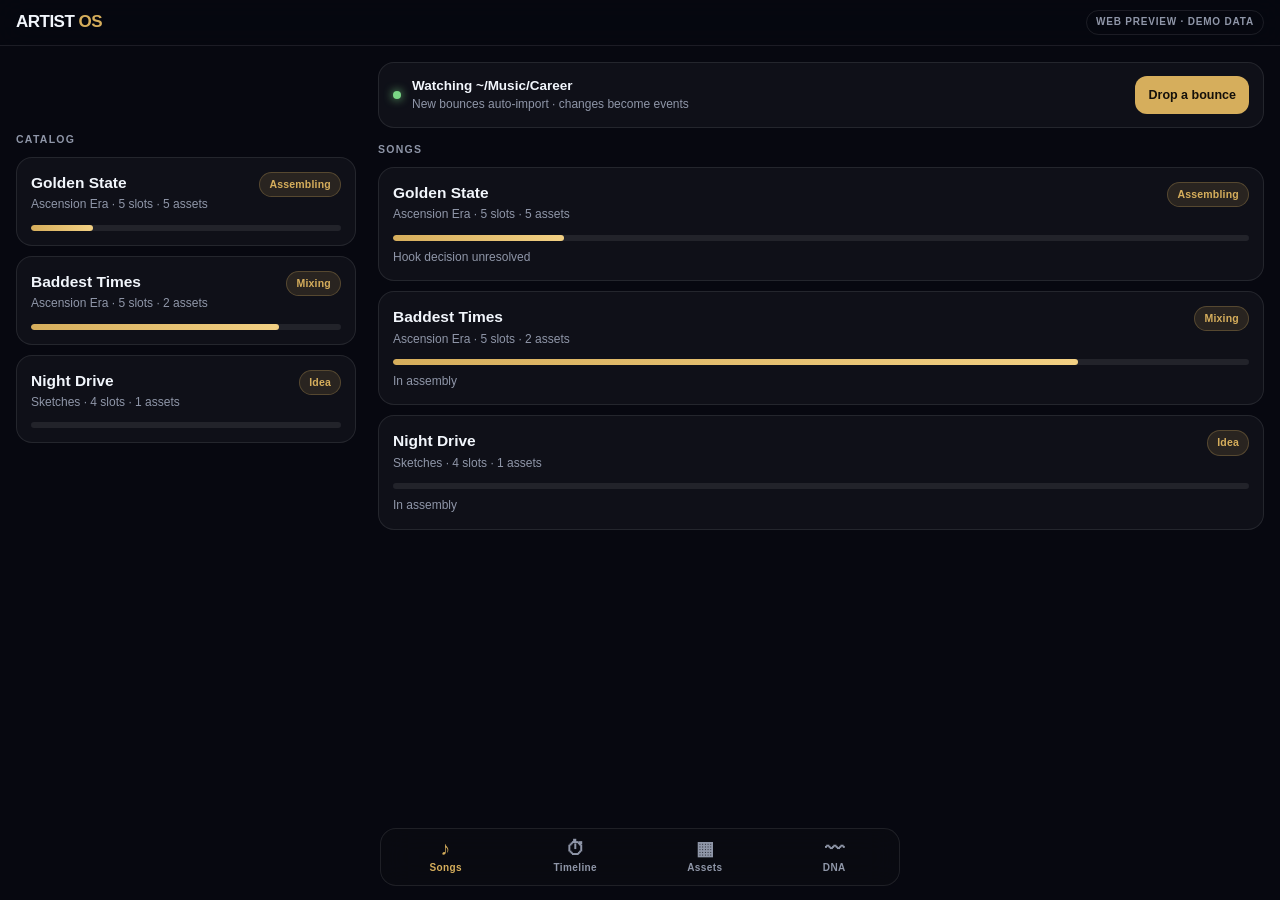
==== docs/index.html @ c8c8e61a "Add web preview (docs/): mobile-first interactive demo of the full product Single-file app on demo d" ====
<!DOCTYPE html>
<html lang="en">
<head>
<meta charset="UTF-8">
<meta name="viewport" content="width=device-width, initial-scale=1, viewport-fit=cover">
<meta name="theme-color" content="#070810">
<title>Artist OS — Web Preview</title>
<style>
:root{
  --bg:#070810; --panel:#11121A; --raised:#171A22; --line:rgba(255,255,255,.09);
  --text:#F2F6FC; --muted:#8F96A8; --gold:#D6AE5C; --gold-bright:#F2D083;
  --green:#7AD685; --blue:#80A6FF; --red:#E8788A;
  --r:16px; --tabbar-h:58px;
  --sat:env(safe-area-inset-top,0px); --sab:env(safe-area-inset-bottom,0px);
}
*{box-sizing:border-box;margin:0;padding:0;-webkit-tap-highlight-color:transparent}
html,body{height:100%}
body{
  background:var(--bg); color:var(--text);
  font:15px/1.45 -apple-system,BlinkMacSystemFont,"SF Pro Text",Segoe UI,Roboto,sans-serif;
  overscroll-behavior:none;
}
.mono{font-family:ui-monospace,"SF Mono",Menlo,monospace;font-variant-numeric:tabular-nums}
button{font:inherit;color:inherit;background:none;border:0;cursor:pointer}
button:focus-visible,[tabindex]:focus-visible{outline:2px solid var(--gold);outline-offset:2px;border-radius:8px}
::-webkit-scrollbar{display:none}

/* ---------- shell ---------- */
#app{display:flex;flex-direction:column;height:100dvh}
header.top{
  padding:calc(10px + var(--sat)) 16px 10px;
  display:flex;align-items:center;gap:10px;
  border-bottom:1px solid var(--line);
  background:rgba(7,8,16,.85);backdrop-filter:blur(14px);-webkit-backdrop-filter:blur(14px);
  position:sticky;top:0;z-index:20;
}
.brand{font-weight:900;letter-spacing:-.03em;font-size:17px}
.brand .os{color:var(--gold)}
.env-pill{
  margin-left:auto;font-size:10px;font-weight:800;letter-spacing:.08em;text-transform:uppercase;
  color:var(--muted);border:1px solid var(--line);border-radius:999px;padding:4px 9px;white-space:nowrap
}
#back{display:none;font-size:15px;font-weight:700;color:var(--gold);padding:4px 6px 4px 0}
#back.show{display:block}

main{flex:1;overflow-y:auto;-webkit-overflow-scrolling:touch;padding:16px 16px calc(24px + var(--tabbar-h) + var(--sab))}
main.has-np{padding-bottom:calc(24px + var(--tabbar-h) + 62px + var(--sab))}

/* ---------- shared components ---------- */
.eyebrow{font-size:10.5px;font-weight:900;letter-spacing:.12em;text-transform:uppercase;color:var(--muted);margin-bottom:10px}
.panel{background:rgba(17,18,26,.86);border:1px solid var(--line);border-radius:var(--r)}
.card{display:block;width:100%;text-align:left;padding:14px;margin-bottom:10px;transition:border-color .15s,background .15s}
@media(hover:hover){.card:hover{background:var(--raised);border-color:rgba(255,255,255,.18)}}
.card:active{background:var(--raised)}
.badge{
  display:inline-flex;align-items:center;font-size:10.5px;font-weight:800;letter-spacing:.02em;
  padding:4px 9px;border-radius:999px;white-space:nowrap;
  color:var(--tint,var(--gold));background:color-mix(in srgb,var(--tint,var(--gold)) 13%,transparent);
  border:1px solid color-mix(in srgb,var(--tint,var(--gold)) 26%,transparent)
}
.bar{height:6px;border-radius:99px;background:rgba(255,255,255,.08);overflow:hidden}
.bar>i{display:block;height:100%;border-radius:99px;background:linear-gradient(90deg,var(--gold),var(--gold-bright));transition:width .4s cubic-bezier(.3,1.3,.4,1)}
.row-title{font-weight:800;font-size:15.5px}
.sub{font-size:12px;color:var(--muted)}
.btn{
  display:inline-flex;align-items:center;justify-content:center;gap:7px;
  font-weight:800;font-size:13.5px;border-radius:12px;padding:11px 16px;min-height:44px;
  border:1px solid var(--line);background:var(--raised);transition:transform .08s
}
.btn:active{transform:scale(.97)}
.btn.gold{background:var(--gold);color:#14100a;border-color:transparent}
.btn.blue{background:var(--blue);color:#0a1020;border-color:transparent}
.btn.ghost{background:transparent}
.btn.danger{color:var(--red)}
.play{
  width:40px;height:40px;min-width:40px;border-radius:50%;display:flex;align-items:center;justify-content:center;
  background:color-mix(in srgb,var(--gold) 14%,transparent);color:var(--gold);font-size:15px
}
.play.off{color:var(--muted);background:rgba(255,255,255,.05)}
canvas.wave{width:100%;height:34px;display:block;border-radius:6px}

/* ---------- songs ---------- */
.watch-card{padding:13px 14px;margin-bottom:14px;display:flex;align-items:center;gap:11px}
.watch-dot{width:8px;height:8px;border-radius:50%;background:var(--green);box-shadow:0 0 10px var(--green);animation:pulse 2.2s infinite}
@keyframes pulse{0%,100%{opacity:1}50%{opacity:.45}}
.watch-card .grow{flex:1;min-width:0}
.watch-card .btn{min-height:38px;padding:8px 12px;font-size:12.5px}

/* ---------- song workspace ---------- */
.song-hero{margin:4px 0 16px}
.song-hero h1{font-size:34px;font-weight:900;letter-spacing:-.045em;line-height:1.05}
.hero-row{display:flex;align-items:flex-start;gap:14px}
.hero-row .grow{flex:1;min-width:0}
.ring{width:62px;height:62px;position:relative}
.ring svg{transform:rotate(-90deg)}
.ring b{position:absolute;inset:0;display:flex;align-items:center;justify-content:center;font-size:13px;font-weight:900}
.segs{display:flex;gap:4px;background:var(--panel);border:1px solid var(--line);border-radius:12px;padding:4px;margin:14px 0 16px;width:max-content}
.segs button{padding:8px 16px;border-radius:9px;font-weight:800;font-size:13px;color:var(--muted);min-height:38px}
.segs button.on{background:var(--raised);color:var(--text);box-shadow:0 1px 0 rgba(255,255,255,.06) inset}
.slot{padding:13px;margin-bottom:10px;display:flex;gap:12px;align-items:center}
.slot .idx{
  width:38px;height:38px;min-width:38px;border-radius:11px;background:rgba(255,255,255,.045);
  display:flex;align-items:center;justify-content:center;font-size:12px;font-weight:900;color:var(--muted)
}
.slot .meta{flex:1;min-width:0}
.slot .meta .nm{font-weight:900;font-size:14.5px}
.slot .meta .asset{font-size:12.5px;color:var(--muted);white-space:nowrap;overflow:hidden;text-overflow:ellipsis;margin-top:2px}
.slot .right{display:flex;flex-direction:column;align-items:flex-end;gap:7px}
.slot .conf{width:64px}
.slot.decide{border-color:color-mix(in srgb,var(--gold) 40%,transparent)}
.add-slot{width:100%;justify-content:center;margin-top:2px;color:var(--muted)}

/* ---------- events ---------- */
.evt{padding:13px;margin-bottom:9px;display:flex;gap:12px;animation:slidein .35s cubic-bezier(.2,1,.3,1)}
@keyframes slidein{from{opacity:0;transform:translateY(-7px)}to{opacity:1;transform:none}}
.evt .when{min-width:56px;font-size:11px;font-weight:800;color:var(--muted);padding-top:2px}
.evt .body{flex:1;min-width:0}
.evt .ops{font-weight:900;font-size:13.5px}
.evt .ops .op{color:var(--gold)}
.evt .sum{font-size:12.5px;color:var(--muted);margin-top:3px}
.evt .who{font-size:10px;font-weight:800;letter-spacing:.06em;text-transform:uppercase;color:var(--muted);align-self:flex-start;padding-top:3px}
.evt .who.obs{color:var(--green)}

/* ---------- assets grid ---------- */
.asset-card{padding:13px;margin-bottom:10px}
.asset-card .hd{display:flex;align-items:center;gap:10px;margin-bottom:9px}
.asset-card .hd .grow{flex:1;min-width:0}
.asset-card .file{font-size:11.5px;color:var(--muted);white-space:nowrap;overflow:hidden;text-overflow:ellipsis;margin-top:8px}
.tagrow{display:flex;gap:6px;margin-top:9px;flex-wrap:wrap}
.eq{display:inline-flex;gap:2px;align-items:flex-end;height:12px;margin-left:6px}
.eq i{width:3px;background:var(--gold);border-radius:2px;animation:eq .7s infinite ease-in-out}
.eq i:nth-child(2){animation-delay:.2s}.eq i:nth-child(3){animation-delay:.4s}
@keyframes eq{0%,100%{height:4px}50%{height:12px}}

/* ---------- now playing ---------- */
#np{
  position:fixed;left:0;right:0;bottom:calc(var(--tabbar-h) + var(--sab));z-index:30;
  display:none;align-items:center;gap:11px;padding:10px 14px;
  background:rgba(13,14,22,.92);backdrop-filter:blur(16px);-webkit-backdrop-filter:blur(16px);
  border-top:1px solid var(--line)
}
#np.show{display:flex}
#np .ttl{font-weight:800;font-size:13px;white-space:nowrap;overflow:hidden;text-overflow:ellipsis}
#np .ssub{font-size:11px;color:var(--muted);white-space:nowrap;overflow:hidden;text-overflow:ellipsis}
#np .info{width:34%;min-width:0}
#np .track{flex:1;height:22px;display:flex;align-items:center}
#np .track .bar{flex:1}
#np time{font-size:11px;font-weight:700;color:var(--muted);min-width:34px;text-align:center}

/* ---------- tab bar ---------- */
nav#tabs{
  position:fixed;left:0;right:0;bottom:0;z-index:30;height:calc(var(--tabbar-h) + var(--sab));
  padding-bottom:var(--sab);display:flex;
  background:rgba(10,11,18,.94);backdrop-filter:blur(16px);-webkit-backdrop-filter:blur(16px);
  border-top:1px solid var(--line)
}
nav#tabs button{flex:1;display:flex;flex-direction:column;align-items:center;justify-content:center;gap:3px;color:var(--muted);font-size:10px;font-weight:800;letter-spacing:.04em}
nav#tabs button .ic{font-size:19px;line-height:1}
nav#tabs button.on{color:var(--gold)}

/* ---------- sheets / modal ---------- */
#scrim{position:fixed;inset:0;background:rgba(0,0,0,.55);z-index:40;opacity:0;pointer-events:none;transition:opacity .2s}
#scrim.show{opacity:1;pointer-events:auto}
#sheet{
  position:fixed;left:0;right:0;bottom:0;z-index:41;max-height:82dvh;overflow-y:auto;
  background:#0E0F17;border:1px solid var(--line);border-bottom:0;border-radius:20px 20px 0 0;
  padding:14px 16px calc(20px + var(--sab));transform:translateY(102%);transition:transform .26s cubic-bezier(.2,1,.3,1)
}
#sheet.show{transform:none}
#sheet .grab{width:38px;height:4px;border-radius:99px;background:rgba(255,255,255,.18);margin:0 auto 14px}
#sheet h3{font-size:17px;font-weight:900;letter-spacing:-.02em;margin-bottom:2px}
#sheet .hint{font-size:12px;color:var(--muted);margin-bottom:14px}
.opt{display:flex;align-items:center;gap:11px;width:100%;text-align:left;padding:13px 12px;border-radius:12px;font-weight:700;font-size:14.5px}
.opt:active{background:var(--raised)}
.opt .r{margin-left:auto;font-size:12px;color:var(--muted)}
.opt .dot{width:9px;height:9px;border-radius:50%;background:var(--tint,var(--muted))}
.field{width:100%;background:var(--panel);border:1px solid var(--line);border-radius:12px;color:var(--text);font:inherit;padding:12px;margin-bottom:10px;min-height:44px}
select.field{appearance:none;-webkit-appearance:none}
.sheet-actions{display:flex;gap:9px;margin-top:8px}
.sheet-actions .btn{flex:1}

/* A/B */
.ab-grid{display:grid;grid-template-columns:1fr 1fr;gap:10px;margin-bottom:14px}
.ab{padding:12px;border-radius:14px;border:1.5px solid var(--line);background:var(--panel)}
.ab.live{border-color:var(--tint)}
.ab .lbl{font-size:19px;font-weight:900;color:var(--tint);margin-bottom:8px}
.ab select{margin-bottom:9px;font-size:12.5px;padding:9px}
.ab .btn{width:100%;margin-top:9px;min-height:40px;font-size:12.5px}
.ab .fn{font-size:10.5px;color:var(--muted);margin-top:7px;white-space:nowrap;overflow:hidden;text-overflow:ellipsis}

#toast{
  position:fixed;left:50%;bottom:calc(var(--tabbar-h) + 76px + var(--sab));transform:translate(-50%,14px);
  z-index:50;background:#1A1D28;border:1px solid var(--line);border-radius:12px;padding:11px 16px;
  font-size:13px;font-weight:700;opacity:0;pointer-events:none;transition:.25s;max-width:88vw;text-align:center
}
#toast.show{opacity:1;transform:translate(-50%,0)}
.empty{padding:44px 20px;text-align:center;color:var(--muted)}
.empty .big{font-size:30px;margin-bottom:10px}
.empty b{display:block;color:var(--text);font-size:15px;margin-bottom:4px}

/* ---------- desktop ---------- */
#desk-list{display:none}
@media(min-width:1024px){
  main{max-width:1280px;margin:0 auto;width:100%;display:grid;grid-template-columns:340px 1fr;gap:22px;align-items:start}
  #desk-list{display:block;position:sticky;top:70px}
  #view{min-width:0}
  #back{display:none!important}
  nav#tabs{left:50%;transform:translateX(-50%);max-width:520px;border:1px solid var(--line);border-radius:16px;bottom:14px;height:var(--tabbar-h);padding-bottom:0}
  #np{left:50%;transform:translateX(-50%);max-width:820px;border:1px solid var(--line);border-radius:14px;bottom:86px}
}
@media(prefers-reduced-motion:reduce){*{animation:none!important;transition:none!important}}
</style>
</head>
<body>
<div id="app">
  <header class="top">
    <button id="back" aria-label="Back">‹ Songs</button>
    <div class="brand">ARTIST<span class="os"> OS</span></div>
    <div class="env-pill">Web preview · demo data</div>
  </header>
  <main id="main">
    <aside id="desk-list"></aside>
    <section id="view"></section>
  </main>

  <div id="np" role="region" aria-label="Now playing">
    <button class="play" id="np-play" aria-label="Play or pause">▶</button>
    <div class="info">
      <div class="ttl" id="np-title"></div>
      <div class="ssub" id="np-sub"></div>
    </div>
    <time class="mono" id="np-cur">0:00</time>
    <div class="track" id="np-track"><div class="bar"><i id="np-fill" style="width:0%"></i></div></div>
    <time class="mono" id="np-dur">0:00</time>
    <button id="np-stop" aria-label="Stop" style="color:var(--muted);font-size:17px">✕</button>
  </div>

  <nav id="tabs">
    <button data-tab="songs" class="on"><span class="ic">♪</span>Songs</button>
    <button data-tab="timeline"><span class="ic">⏱</span>Timeline</button>
    <button data-tab="assets"><span class="ic">▦</span>Assets</button>
    <button data-tab="dna"><span class="ic">〰</span>DNA</button>
  </nav>

  <div id="scrim"></div>
  <div id="sheet" role="dialog" aria-modal="true"></div>
  <div id="toast"></div>
</div>

<script>
"use strict";
/* ================= demo catalog (sanitized) ================= */
const uid = () => Math.random().toString(36).slice(2, 10);
const now = Date.now(), MIN = 6e4, HR = 36e5, DAY = 864e5;

const ROLES = { beat:"Beat", leadVocal:"Lead Vocal", hook:"Hook", bridge:"Bridge", fullMix:"Full Mix", reference:"Reference" };
const STATES = {
  locked:{ label:"Locked", tint:"var(--green)" },
  candidate:{ label:"Candidate", tint:"var(--gold)" },
  needsDecision:{ label:"Needs Decision", tint:"var(--gold)" },
  experiment:{ label:"Experiment", tint:"var(--blue)" },
  open:{ label:"Open", tint:"var(--muted)" }
};
const OPS = ["Imported","Source Selected","Candidate Added","Approved","Needs Decision","Recording Updated","Structure Updated","Archived"];
const TARGETS = ["Song","Intro","Verse","Hook","Bridge","Beat","Lead Vocal","Mix"];

function mkAsset(songId, title, file, role, dur, ageHr){
  return { id:uid(), songId, title, file, role, dur, created: now - ageHr*HR };
}
function mkSong(title, era, status){
  return { id:uid(), title, era, status, sections:[] };
}
function sec(name, role, assetId, state, conf, note=""){
  return { id:uid(), name, role, assetId, state, conf, note };
}

const S1 = mkSong("Golden State","Ascension Era","Assembling");
const S2 = mkSong("Baddest Times","Ascension Era","Mixing");
const S3 = mkSong("Night Drive","Sketches","Idea");

const A = [
  mkAsset(S1.id,"Beat is M9","beat is m9.m4a","beat",199,220),
  mkAsset(S1.id,"Soda7draft","soda7draft.m4a","leadVocal",252,190),
  mkAsset(S1.id,"Hook Take 2","golden hook take2.m4a","hook",41,52),
  mkAsset(S1.id,"Hook Late Night","hook latenite bounce.m4a","hook",44,9),
  mkAsset(S1.id,"Candid Camera","candidcamera(apple master)_1.m4a","bridge",258,300),
  mkAsset(S2.id,"Baddest Full v7","baddest times(7) mixdown.wav","fullMix",210,30),
  mkAsset(S2.id,"Baddest Vox Comp","baddest vox comp.wav","leadVocal",205,76),
  mkAsset(S3.id,"Night Drive Idea","voice memo 0412.m4a","reference",63,5)
];
const byId = id => A.find(a => a.id === id);

S1.sections = [
  sec("Intro","Atmosphere",A[0].id,"locked",.94),
  sec("Verse 1","Lead vocal",A[1].id,"candidate",.62,"Second take has better pocket on bar 9."),
  sec("Hook","Melody",A[2].id,"needsDecision",.5,"Take 2 vs late-night bounce — energy vs intimacy."),
  sec("Bridge","Alt pocket",A[4].id,"experiment",.4),
  sec("Outro","Space",null,"open",0)
];
S2.sections = [
  sec("Intro","Atmosphere",A[5].id,"locked",.9),
  sec("Verse 1","Lead vocal",A[6].id,"locked",.92),
  sec("Hook","Melody",A[5].id,"locked",.95),
  sec("Bridge","Alt pocket",A[5].id,"candidate",.55),
  sec("Outro","Space",A[5].id,"locked",.9)
];
S3.sections = [
  sec("Intro","Atmosphere",null,"open",0),
  sec("Verse 1","Lead vocal",A[7].id,"experiment",.3,"Melody sketch only."),
  sec("Hook","Melody",null,"open",0),
  sec("Outro","Space",null,"open",0)
];

const state = {
  songs:[S1,S2,S3], assets:A, events:[],
  tab:"songs", songId:null, songTab:"master", npAsset:null
};

function evt(songId, target, op, summary, ageMs, observed=false){
  state.events.unshift({ id:uid(), songId, target, op, summary, t: now - ageMs, observed });
}
evt(S1.id,"Song","Imported","Golden State imported from local folder.",12*DAY);
evt(S1.id,"Beat","Imported","beat is m9.m4a imported.",12*DAY);
evt(S1.id,"Intro","Approved","Intro moved from Candidate to Locked.",9*DAY);
evt(S1.id,"Hook","Recording Updated","golden hook take2.m4a changed on disk (observed).",2*DAY,true);
evt(S1.id,"Hook","Imported","hook latenite bounce.m4a appeared in watched folder (observed).",9*HR,true);
evt(S1.id,"Hook","Needs Decision","Hook moved from Candidate to Needs Decision.",8*HR);
evt(S2.id,"Mix","Recording Updated","baddest times(7) mixdown.wav changed on disk (observed).",30*HR,true);
evt(S2.id,"Hook","Approved","Hook moved from Candidate to Locked.",28*HR);
evt(S3.id,"Song","Imported","Night Drive detected in watched folder (observed).",5*HR,true);

/* ================= helpers ================= */
const $ = s => document.querySelector(s);
const esc = s => String(s).replace(/[&<>"]/g, c => ({"&":"&amp;","<":"&lt;",">":"&gt;",'"':"&quot;"}[c]));
const song = () => state.songs.find(s => s.id === state.songId);
const songOf = a => state.songs.find(s => s.id === a.songId);
const assetsFor = id => state.assets.filter(a => a.songId === id);
const mmss = t => { t = Math.max(0, Math.round(t)); return (t/60|0) + ":" + String(t%60).padStart(2,"0"); };
function ago(t){
  const d = now2() - t;
  if (d < MIN) return "now";
  if (d < HR) return (d/MIN|0) + "m ago";
  if (d < DAY) return (d/HR|0) + "h ago";
  return (d/DAY|0) + "d ago";
}
function now2(){ return Date.now(); }
function progress(s){ const n = s.sections.length; return n ? s.sections.filter(x => x.state === "locked").length / n : 0; }
function risk(s){
  const und = s.sections.filter(x => x.state === "needsDecision").map(x => x.name);
  if (und.length) return und.join(", ") + " decision unresolved";
  return progress(s) === 1 ? "Master locked" : "In assembly";
}
function record(songId, target, op, summary, observed=false){
  state.events.unshift({ id:uid(), songId, target, op, summary, t: now2(), observed });
}
function toast(msg){
  const t = $("#toast"); t.textContent = msg; t.classList.add("show");
  clearTimeout(t._h); t._h = setTimeout(() => t.classList.remove("show"), 2400);
}
/* seeded waveform peaks */
function peaks(id, n=72){
  let h = 0; for (const c of id) h = (h*31 + c.charCodeAt(0)) >>> 0;
  const out = [];
  for (let i = 0; i < n; i++){
    h = (h*1664525 + 1013904223) >>> 0;
    const r = h/2**32, env = .35 + .65*Math.sin(Math.PI*i/n);
    out.push(Math.max(.08, r*env + .22*Math.sin(i*.9)*(r>.5?1:.4)));
  }
  const m = Math.max(...out);
  return out.map(v => v/m);
}
function drawWave(canvas, asset, tint){
  const dpr = devicePixelRatio || 1, w = canvas.clientWidth, h = canvas.clientHeight;
  if (!w) return;
  canvas.width = w*dpr; canvas.height = h*dpr;
  const g = canvas.getContext("2d"); g.scale(dpr, dpr);
  const pk = peaks(asset.id), bw = w/pk.length;
  g.fillStyle = tint || "#D6AE5C";
  pk.forEach((p, i) => {
    const bh = Math.max(2, p*h);
    g.globalAlpha = .88;
    roundRect(g, i*bw + bw*.16, (h-bh)/2, bw*.68, bh, bw*.3);
  });
}
function roundRect(g, x, y, w, h, r){
  g.beginPath();
  g.moveTo(x+r, y); g.arcTo(x+w, y, x+w, y+h, r); g.arcTo(x+w, y+h, x, y+h, r);
  g.arcTo(x, y+h, x, y, r); g.arcTo(x, y, x+w, y, r); g.closePath(); g.fill();
}

/* ================= generative preview synth ================= */
const Player = {
  ctx:null, nodes:[], timer:null, startAt:0, offset:0, playing:false,
  seedOf(a){ let h = 0; for (const c of a.id) h = (h*33 + c.charCodeAt(0)) >>> 0; return h; },
  ensure(){ if (!this.ctx) this.ctx = new (window.AudioContext || window.webkitAudioContext)(); if (this.ctx.state === "suspended") this.ctx.resume(); },
  stopNodes(){ this.nodes.forEach(n => { try{ n.stop ? n.stop() : n.disconnect(); }catch(e){} }); this.nodes = []; clearInterval(this.timer); },
  play(asset, offset=0){
    this.ensure(); this.stopNodes();
    state.npAsset = asset; this.offset = Math.max(0, Math.min(offset, asset.dur - .5));
    this.startAt = this.ctx.currentTime; this.playing = true;
    const seed = this.seedOf(asset);
    const bpm = 78 + seed % 18, spb = 60/bpm;
    const roots = [110, 98, 87.3, 123.5], root = roots[seed % 4];
    const master = this.ctx.createGain(); master.gain.value = .22; master.connect(this.ctx.destination);
    const lp = this.ctx.createBiquadFilter(); lp.type = "lowpass"; lp.frequency.value = 1400; lp.connect(master);
    // pad chord
    [1, 1.19, 1.5].forEach((m, i) => {
      const o = this.ctx.createOscillator(), g = this.ctx.createGain();
      o.type = "sawtooth"; o.frequency.value = root*2*m; o.detune.value = (i-1)*7;
      g.gain.value = .05; o.connect(g); g.connect(lp); o.start();
      this.nodes.push(o, g);
    });
    // groove scheduler
    let beat = 0;
    const tick = () => {
      if (!this.playing) return;
      const t = this.ctx.currentTime + .05;
      // kick on 1 & 3
      if (beat % 2 === 0){
        const o = this.ctx.createOscillator(), g = this.ctx.createGain();
        o.frequency.setValueAtTime(120, t); o.frequency.exponentialRampToValueAtTime(40, t+.12);
        g.gain.setValueAtTime(.5, t); g.gain.exponentialRampToValueAtTime(.001, t+.16);
        o.connect(g); g.connect(master); o.start(t); o.stop(t+.2); this.nodes.push(o);
      }
      // hat each beat
      const nb = this.ctx.createBufferSource(), buf = this.ctx.createBuffer(1, 2205, 44100);
      const d = buf.getChannelData(0); for (let i = 0; i < d.length; i++) d[i] = (Math.random()*2-1) * Math.pow(1-i/d.length, 3);
      nb.buffer = buf;
      const hp = this.ctx.createBiquadFilter(); hp.type = "highpass"; hp.frequency.value = 7000;
      const hg = this.ctx.createGain(); hg.gain.value = beat % 2 ? .12 : .07;
      nb.connect(hp); hp.connect(hg); hg.connect(master); nb.start(t); this.nodes.push(nb);
      // bass on downbeat
      if (beat % 4 === 0){
        const o = this.ctx.createOscillator(), g = this.ctx.createGain();
        o.type = "sine"; o.frequency.value = root;
        g.gain.setValueAtTime(.28, t); g.gain.exponentialRampToValueAtTime(.001, t + spb*1.6);
        o.connect(g); g.connect(master); o.start(t); o.stop(t + spb*1.8); this.nodes.push(o);
      }
      beat++;
    };
    tick(); this.timer = setInterval(tick, spb*1000);
    renderNP(); renderView(false);
  },
  pos(){ return this.playing ? Math.min(this.offset + (this.ctx.currentTime - this.startAt), state.npAsset?.dur || 0) : this.offset; },
  pause(){ if (!this.playing) return; this.offset = this.pos(); this.playing = false; this.stopNodes(); renderNP(); renderView(false); },
  resume(){ if (state.npAsset) this.play(state.npAsset, this.offset); },
  toggle(a){
    if (state.npAsset?.id === a.id){ this.playing ? this.pause() : this.resume(); }
    else this.play(a, 0);
  },
  switchTo(a){ const p = this.pos(), was = this.playing; this.play(a, Math.min(p, a.dur - 1)); if (!was) this.pause(); },
  seek(frac){ const a = state.npAsset; if (!a) return; this.play(a, frac*a.dur); },
  stop(){ this.playing = false; this.stopNodes(); state.npAsset = null; this.offset = 0; renderNP(); renderView(false); }
};
setInterval(() => {
  if (!state.npAsset) return;
  const a = state.npAsset, p = Player.pos();
  $("#np-cur").textContent = mmss(p);
  $("#np-fill").style.width = (100*p/a.dur) + "%";
  if (Player.playing && p >= a.dur - .05) Player.stop();
}, 250);

/* ================= renderers ================= */
function stateChip(k){ const s = STATES[k]; return `<span class="badge" style="--tint:${s.tint}">${s.label}</span>`; }

function songCard(s, compact=false){
  const p = progress(s);
  return `<button class="card panel song-card" data-song="${s.id}">
    <div style="display:flex;align-items:flex-start;gap:10px">
      <div style="flex:1;min-width:0">
        <div class="row-title">${esc(s.title)}</div>
        <div class="sub" style="margin-top:2px">${esc(s.era)} · ${s.sections.length} slots · ${assetsFor(s.id).length} assets</div>
      </div>
      <span class="badge">${s.status}</span>
    </div>
    <div class="bar" style="margin-top:11px"><i style="width:${p*100}%"></i></div>
    ${compact ? "" : `<div class="sub" style="margin-top:8px">${esc(risk(s))}</div>`}
  </button>`;
}

function renderSongs(){
  return `
  <div class="watch-card panel">
    <div class="watch-dot"></div>
    <div class="grow">
      <div style="font-weight:800;font-size:13.5px">Watching ~/Music/Career</div>
      <div class="sub">New bounces auto-import · changes become events</div>
    </div>
    <button class="btn gold" id="simulate-drop">Drop a bounce</button>
  </div>
  <div class="eyebrow">Songs</div>
  ${state.songs.map(s => songCard(s)).join("")}`;
}

function scoreRing(v){
  const r = 26, c = 2*Math.PI*r;
  return `<div class="ring"><svg width="62" height="62" viewBox="0 0 62 62">
    <circle cx="31" cy="31" r="${r}" fill="none" stroke="rgba(255,255,255,.08)" stroke-width="5"/>
    <circle cx="31" cy="31" r="${r}" fill="none" stroke="var(--gold)" stroke-width="5" stroke-linecap="round"
      stroke-dasharray="${c}" stroke-dashoffset="${c*(1-v)}"/>
  </svg><b>${Math.round(v*100)}</b></div>`;
}

function renderSongView(){
  const s = song(); if (!s) return renderSongs();
  const p = progress(s);
  const tabs = [["master","Master"],["changes","Changes"],["assets","Assets"]];
  let body = "";
  if (state.songTab === "master") body = renderMaster(s);
  if (state.songTab === "changes") body = renderEvents(state.events.filter(e => e.songId === s.id), false);
  if (state.songTab === "assets") body = renderAssetCards(assetsFor(s.id));
  return `
  <div class="song-hero">
    <div class="eyebrow" style="color:var(--gold);margin-bottom:6px">Current Song</div>
    <div class="hero-row">
      <div class="grow">
        <h1>${esc(s.title)}</h1>
        <div class="sub" style="margin-top:6px">${esc(s.era)} · ${s.status} · ${esc(risk(s))}</div>
      </div>
      ${scoreRing(.55 + p*.4)}
    </div>
    <div class="bar" style="margin-top:14px"><i style="width:${p*100}%"></i></div>
  </div>
  <div style="display:flex;align-items:center;gap:10px;flex-wrap:wrap">
    <div class="segs">${tabs.map(([k,l]) => `<button data-songtab="${k}" class="${state.songTab===k?"on":""}">${l}</button>`).join("")}</div>
    <button class="btn ghost" id="log-change" style="min-height:40px;color:var(--gold)">＋ Log change</button>
  </div>
  ${body}`;
}

function renderMaster(s){
  return `<div class="eyebrow">Current Master Composition</div>` +
  s.sections.map((x, i) => {
    const a = byId(x.assetId), st = STATES[x.state];
    const playing = a && state.npAsset?.id === a.id;
    return `<div class="slot panel ${x.state==="needsDecision"?"decide":""}" data-slot="${x.id}" role="button" tabindex="0">
      <div class="idx mono">${String(i+1).padStart(2,"0")}</div>
      <div class="meta">
        <div class="nm">${esc(x.name)} ${playing ? eq() : ""}</div>
        <div class="asset">${a ? esc(a.title) + " · " + esc(a.file) : (x.note ? esc(x.note) : "No asset — tap to assign")}</div>
      </div>
      ${a ? `<button class="play ${playing && Player.playing ? "" : ""}" data-play="${a.id}" aria-label="Preview">${playing && Player.playing ? "❚❚" : "▶"}</button>` : ""}
      ${x.state === "needsDecision" ? `<button class="btn gold" data-compare="${x.id}" style="min-height:38px;padding:8px 12px;font-size:12px">A/B</button>` : ""}
      <div class="right">
        ${stateChip(x.state)}
        <div class="bar conf"><i style="width:${x.conf*100}%"></i></div>
      </div>
    </div>`;
  }).join("") +
  `<button class="btn ghost add-slot" id="add-slot">＋ Add slot</button>`;
}

function eq(){ return `<span class="eq" aria-hidden="true"><i></i><i></i><i></i></span>`; }

function renderEvents(list, withSong){
  if (!list.length) return `<div class="empty"><div class="big">⏱</div><b>No creative events yet</b>Make a change and the record writes itself.</div>`;
  return `<div class="eyebrow">Creative Change Log</div>` + list.map(e => {
    const s = state.songs.find(x => x.id === e.songId);
    return `<div class="evt panel">
      <div class="when mono" title="${new Date(e.t).toLocaleString()}">${ago(e.t)}</div>
      <div class="body">
        ${withSong && s ? `<div class="sub" style="color:var(--gold);font-weight:800;font-size:11px;margin-bottom:2px">${esc(s.title)}</div>` : ""}
        <div class="ops">${esc(e.target)} <span class="op">${esc(e.op)}</span></div>
        <div class="sum">${esc(e.summary)}</div>
      </div>
      <div class="who ${e.observed ? "obs" : ""}">${e.observed ? "Observed" : "You"}</div>
    </div>`;
  }).join("");
}

function renderAssetCards(list){
  if (!list.length) return `<div class="empty"><div class="big">▦</div><b>No assets yet</b>Import a folder to attach recordings and mixes.</div>`;
  return `<div class="eyebrow">Assets</div>` + list.map(a => {
    const playing = state.npAsset?.id === a.id;
    return `<div class="asset-card panel">
      <div class="hd">
        <button class="play" data-play="${a.id}" aria-label="Preview ${esc(a.title)}">${playing && Player.playing ? "❚❚" : "▶"}</button>
        <div class="grow">
          <div class="row-title" style="font-size:14.5px">${esc(a.title)} ${playing ? eq() : ""}</div>
          <div class="sub">${ROLES[a.role]} · ${mmss(a.dur)}${state.tab === "assets" ? " · " + esc(songOf(a)?.title || "") : ""}</div>
        </div>
      </div>
      <canvas class="wave" data-wave="${a.id}"></canvas>
      <div class="file mono">${esc(a.file)}</div>
    </div>`;
  }).join("");
}

function renderDNA(){
  return `<div class="empty" style="padding-top:70px">
    <div class="big">〰</div>
    <b>Creative DNA</b>
    Cross-song patterns in your catalog — recurring keys, tempos, structures, and sounds.<br><br>
    <span class="badge">Unlocks as observed history accumulates</span>
  </div>`;
}

function renderView(scroll=true){
  const v = $("#view");
  if (state.tab === "songs") v.innerHTML = state.songId ? renderSongView() : renderSongs();
  if (state.tab === "timeline") v.innerHTML = renderEvents([...state.events], true);
  if (state.tab === "assets") v.innerHTML = renderAssetCards([...state.assets].sort((a,b) => b.created - a.created));
  if (state.tab === "dna") v.innerHTML = renderDNA();
  $("#desk-list").innerHTML = `<div class="eyebrow">Catalog</div>` + state.songs.map(s => songCard(s, true)).join("");
  $("#back").classList.toggle("show", state.tab === "songs" && !!state.songId);
  document.querySelectorAll("nav#tabs button").forEach(b => b.classList.toggle("on", b.dataset.tab === state.tab));
  document.querySelectorAll("canvas[data-wave]").forEach(c => drawWave(c, byId(c.dataset.wave)));
  if (scroll) $("#main").scrollTo({ top:0 });
}

function renderNP(){
  const a = state.npAsset, bar = $("#np");
  bar.classList.toggle("show", !!a);
  $("#main").classList.toggle("has-np", !!a);
  if (!a) return;
  $("#np-title").textContent = a.title;
  $("#np-sub").textContent = (songOf(a)?.title || "") + " · generative preview";
  $("#np-dur").textContent = mmss(a.dur);
  $("#np-play").textContent = Player.playing ? "❚❚" : "▶";
}

/* ================= sheets ================= */
function openSheet(html){
  $("#sheet").innerHTML = `<div class="grab"></div>` + html;
  $("#sheet").classList.add("show"); $("#scrim").classList.add("show");
}
function closeSheet(){ $("#sheet").classList.remove("show"); $("#scrim").classList.remove("show"); }
$("#scrim").addEventListener("click", closeSheet);

function slotSheet(slotId){
  const s = song(), x = s.sections.find(z => z.id === slotId);
  const opts = assetsFor(s.id);
  openSheet(`
    <h3>${esc(x.name)}</h3>
    <div class="hint">${x.note ? esc(x.note) : "Assign a source and set its decision state."}</div>
    <div class="eyebrow">Assign asset</div>
    <button class="opt" data-assign="none" data-slot="${slotId}"><span class="dot"></span>None<span class="r">clear</span></button>
    ${opts.map(a => `<button class="opt" data-assign="${a.id}" data-slot="${slotId}">
      <span class="dot" style="--tint:${x.assetId===a.id?"var(--gold)":"var(--muted)"}"></span>${esc(a.title)}
      <span class="r">${ROLES[a.role]}</span></button>`).join("")}
    <div class="eyebrow" style="margin-top:14px">Set state</div>
    ${Object.entries(STATES).map(([k,v]) => `<button class="opt" data-state="${k}" data-slot="${slotId}">
      <span class="dot" style="--tint:${v.tint}"></span>${v.label}${x.state===k?`<span class="r">current</span>`:""}</button>`).join("")}
    ${opts.length > 1 ? `<div class="sheet-actions"><button class="btn gold" data-compare="${slotId}">Compare A/B</button></div>` : ""}
  `);
}

let ab = null;
function compareSheet(slotId){
  const s = song(), x = s.sections.find(z => z.id === slotId);
  const cands = assetsFor(s.id);
  if (!ab || ab.slot !== slotId){
    ab = { slot:slotId, a: x.assetId || cands[0].id, b: (cands.find(c => c.id !== (x.assetId || cands[0].id)) || cands[0]).id };
  }
  const A2 = byId(ab.a), B2 = byId(ab.b);
  const side = (lbl, asset, key, tint) => `
    <div class="ab ${state.npAsset?.id === asset.id ? "live" : ""}" style="--tint:${tint}">
      <div class="lbl">${lbl}</div>
      <select class="field" data-abpick="${key}">${cands.map(c =>
        `<option value="${c.id}" ${c.id===asset.id?"selected":""}>${esc(c.title)}</option>`).join("")}</select>
      <canvas class="wave" data-wave="${asset.id}"></canvas>
      <div class="fn mono">${esc(asset.file)}</div>
      <button class="btn" style="border-color:${tint};color:${tint}" data-ablisten="${key}">
        ${state.npAsset?.id === asset.id && Player.playing ? "❚❚ Pause" : "▶ Listen " + lbl}</button>
      <button class="btn ${key==="a"?"gold":"blue"}" data-abchoose="${key}">Choose ${lbl}</button>
    </div>`;
  openSheet(`
    <h3>Compare — ${esc(x.name)}</h3>
    <div class="hint">Switch sides without losing the playhead. Choosing locks the slot.</div>
    <div class="ab-grid">
      ${side("A", A2, "a", "var(--gold)")}
      ${side("B", B2, "b", "var(--blue)")}
    </div>
    <button class="btn ghost" style="width:100%" data-abclose>Keep undecided</button>
  `);
  document.querySelectorAll("#sheet canvas[data-wave]").forEach(c =>
    drawWave(c, byId(c.dataset.wave), c.closest(".ab").style.getPropertyValue("--tint").includes("blue") ? "#80A6FF" : "#D6AE5C"));
}

function logChangeSheet(){
  const s = song(); if (!s) return;
  openSheet(`
    <h3>Log change</h3>
    <div class="hint">${esc(s.title)} — a manual entry in the creative record.</div>
    <select class="field" id="lc-target">${TARGETS.map(t => `<option>${t}</option>`).join("")}</select>
    <select class="field" id="lc-op">${OPS.map(o => `<option>${o}</option>`).join("")}</select>
    <input class="field" id="lc-sum" placeholder="What changed?" maxlength="120">
    <div class="sheet-actions">
      <button class="btn ghost" data-abclose>Cancel</button>
      <button class="btn gold" id="lc-save">Log change</button>
    </div>`);
}

function addSlotSheet(){
  openSheet(`
    <h3>New master slot</h3>
    <div class="hint">Adds a structural slot to this song's composition.</div>
    <input class="field" id="ns-name" placeholder="Slot name (e.g. Verse 2)" maxlength="40">
    <div class="sheet-actions">
      <button class="btn ghost" data-abclose>Cancel</button>
      <button class="btn gold" id="ns-save">Add slot</button>
    </div>`);
}

/* ================= mutations ================= */
const targetFor = name => {
  const n = name.toLowerCase();
  if (n.includes("intro")) return "Intro";
  if (n.includes("verse")) return "Verse";
  if (n.includes("hook") || n.includes("chorus")) return "Hook";
  if (n.includes("bridge")) return "Bridge";
  return "Song";
};
function assign(slotId, assetId){
  const s = song(), x = s.sections.find(z => z.id === slotId);
  const before = x.assetId;
  x.assetId = assetId;
  if (assetId && x.state === "open"){ x.state = "candidate"; x.conf = Math.max(x.conf, .5); }
  const a = byId(assetId);
  record(s.id, targetFor(x.name), assetId ? "Source Selected" : "Structure Updated",
    assetId ? `${a.title} selected as ${x.name} source.` : `${x.name} source cleared.`);
  if (before !== assetId) toast(assetId ? `${a.title} → ${x.name}` : `${x.name} cleared`);
}
function setSlotState(slotId, k){
  const s = song(), x = s.sections.find(z => z.id === slotId);
  const old = x.state; if (old === k) return;
  x.state = k; if (k === "locked") x.conf = Math.max(x.conf, .9);
  const opMap = { locked:"Approved", needsDecision:"Needs Decision", candidate:"Candidate Added", experiment:"Structure Updated", open:"Structure Updated" };
  record(s.id, targetFor(x.name), opMap[k], `${x.name} moved from ${STATES[old].label} to ${STATES[k].label}.`);
}
const DROPS = [
  ["Hook Sunrise Take","hook sunrise take3.m4a","hook",39],
  ["Verse 2 Rough","verse2 rough vox.m4a","leadVocal",58],
  ["Beat Switch Idea","beat switch idea.m4a","beat",112],
  ["Golden Bounce v3","golden state bounce(3).wav","fullMix",214]
];
let dropIdx = 0;
function simulateDrop(){
  const [title, file, role, dur] = DROPS[dropIdx++ % DROPS.length];
  const a = mkAsset(S1.id, title + (dropIdx > 4 ? " " + dropIdx : ""), file, role, dur, 0);
  a.created = now2(); a.file = a.file;
  state.assets.push(a);
  record(S1.id, ROLES[role] === "Full Mix" ? "Mix" : ROLES[role], "Imported", `${a.file} appeared in watched folder (observed).`, true);
  toast("Observed: " + a.file);
  renderView(false);
}

/* ================= events wiring ================= */
document.addEventListener("click", e => {
  const t = e.target.closest("button,[data-slot]");
  if (!t) return;

  if (t.dataset.play){ e.stopPropagation(); Player.toggle(byId(t.dataset.play)); return; }
  if (t.dataset.song){ state.tab = "songs"; state.songId = t.dataset.song; state.songTab = "master"; renderView(); return; }
  if (t.dataset.tab){ state.tab = t.dataset.tab; renderView(); return; }
  if (t.dataset.songtab){ state.songTab = t.dataset.songtab; renderView(false); return; }
  if (t.id === "back"){ state.songId = null; renderView(); return; }
  if (t.id === "simulate-drop"){ simulateDrop(); return; }
  if (t.id === "add-slot"){ addSlotSheet(); return; }
  if (t.id === "log-change"){ logChangeSheet(); return; }

  if (t.dataset.compare){ compareSheet(t.dataset.compare); return; }
  if (t.dataset.assign !== undefined){
    assign(t.dataset.slot, t.dataset.assign === "none" ? null : t.dataset.assign);
    closeSheet(); renderView(false); return;
  }
  if (t.dataset.state){ setSlotState(t.dataset.slot, t.dataset.state); closeSheet(); renderView(false); return; }

  if (t.dataset.ablisten){
    const a = byId(ab[t.dataset.ablisten]);
    if (state.npAsset?.id === a.id){ Player.playing ? Player.pause() : Player.resume(); }
    else Player.switchTo(a);
    compareSheet(ab.slot); return;
  }
  if (t.dataset.abchoose){
    const winner = byId(ab[t.dataset.abchoose]);
    assign(ab.slot, winner.id); setSlotState(ab.slot, "locked");
    Player.stop(); ab = null; closeSheet(); renderView(false);
    toast(winner.title + " locked ✓"); return;
  }
  if (t.hasAttribute("data-abclose")){ closeSheet(); return; }

  if (t.id === "lc-save"){
    const sum = $("#lc-sum").value.trim();
    record(song().id, $("#lc-target").value, $("#lc-op").value, sum || "Manual entry.");
    closeSheet(); state.songTab = "changes"; renderView(false); toast("Change logged"); return;
  }
  if (t.id === "ns-save"){
    const name = $("#ns-name").value.trim(); if (!name) return;
    song().sections.push(sec(name, "Custom", null, "open", 0));
    record(song().id, "Song", "Structure Updated", `${name} slot added to master composition.`);
    closeSheet(); renderView(false); return;
  }

  const slotEl = e.target.closest("[data-slot]");
  if (slotEl && !e.target.closest("button")){ slotSheet(slotEl.dataset.slot); }
});

document.addEventListener("change", e => {
  if (e.target.dataset?.abpick){ ab[e.target.dataset.abpick] = e.target.value; compareSheet(ab.slot); }
});

$("#np-play").addEventListener("click", () => { Player.playing ? Player.pause() : Player.resume(); });
$("#np-stop").addEventListener("click", () => Player.stop());
function trackSeek(ev){
  const r = $("#np-track").getBoundingClientRect();
  const x = (ev.touches ? ev.touches[0].clientX : ev.clientX) - r.left;
  Player.seek(Math.max(0, Math.min(1, x/r.width)));
}
$("#np-track").addEventListener("pointerdown", trackSeek);

window.addEventListener("resize", () => document.querySelectorAll("canvas[data-wave]").forEach(c => drawWave(c, byId(c.dataset.wave))));

renderView();
renderNP();
</script>
</body>
</html>
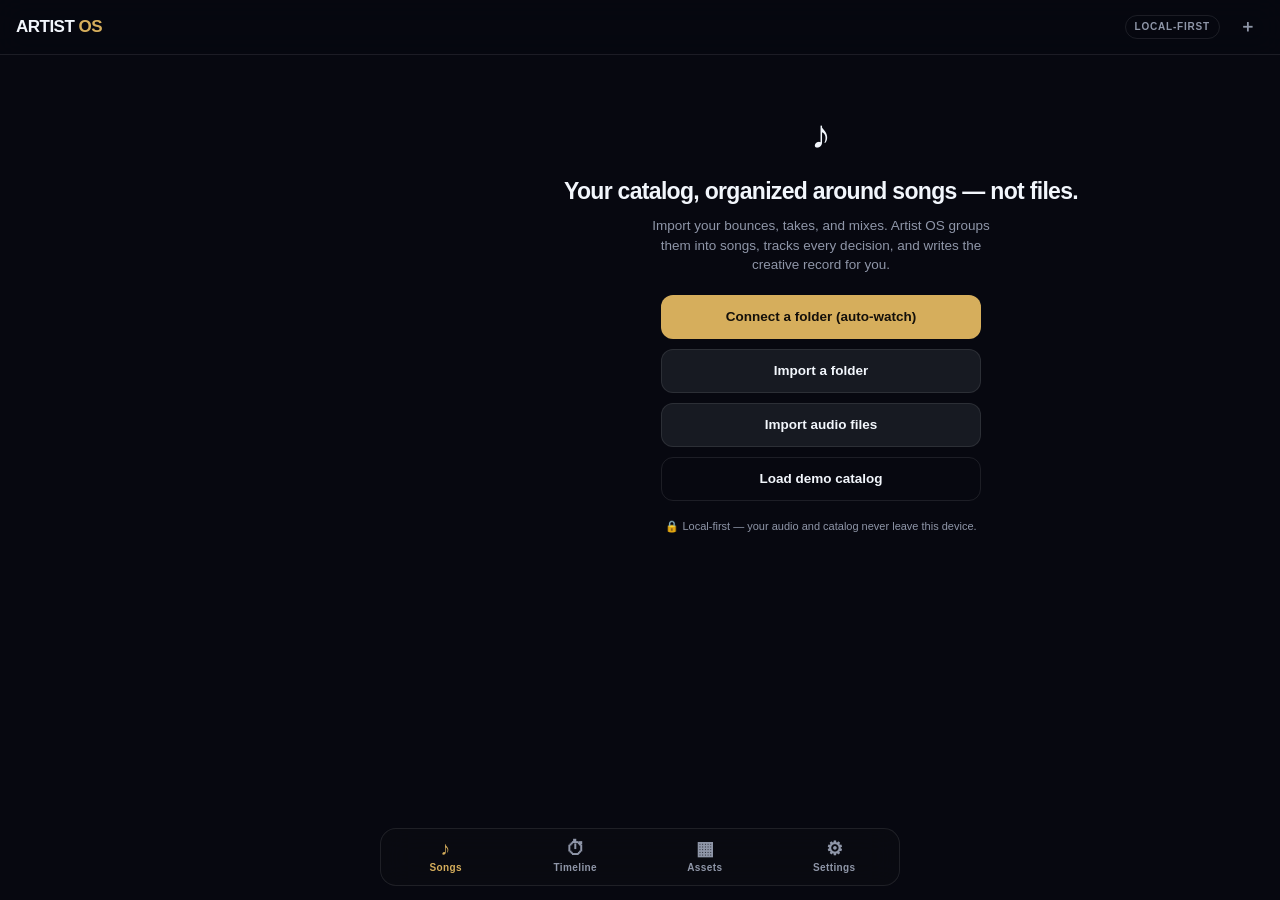
==== commit a7bbedcb: "Web app is now the real product (local-first), replacing the demo - Real import: folder picker (subf" ====
--- a/docs/index.html
+++ b/docs/index.html
@@ -3,224 +3,26 @@
 <head>
 <meta charset="UTF-8">
 <meta name="viewport" content="width=device-width, initial-scale=1, viewport-fit=cover">
+<meta http-equiv="Content-Security-Policy" content="default-src 'none'; script-src 'self'; style-src 'self' 'unsafe-inline'; media-src blob:; img-src 'self' data:; connect-src 'self'; base-uri 'none'; form-action 'none'">
 <meta name="theme-color" content="#070810">
-<title>Artist OS — Web Preview</title>
-<style>
-:root{
-  --bg:#070810; --panel:#11121A; --raised:#171A22; --line:rgba(255,255,255,.09);
-  --text:#F2F6FC; --muted:#8F96A8; --gold:#D6AE5C; --gold-bright:#F2D083;
-  --green:#7AD685; --blue:#80A6FF; --red:#E8788A;
-  --r:16px; --tabbar-h:58px;
-  --sat:env(safe-area-inset-top,0px); --sab:env(safe-area-inset-bottom,0px);
-}
-*{box-sizing:border-box;margin:0;padding:0;-webkit-tap-highlight-color:transparent}
-html,body{height:100%}
-body{
-  background:var(--bg); color:var(--text);
-  font:15px/1.45 -apple-system,BlinkMacSystemFont,"SF Pro Text",Segoe UI,Roboto,sans-serif;
-  overscroll-behavior:none;
-}
-.mono{font-family:ui-monospace,"SF Mono",Menlo,monospace;font-variant-numeric:tabular-nums}
-button{font:inherit;color:inherit;background:none;border:0;cursor:pointer}
-button:focus-visible,[tabindex]:focus-visible{outline:2px solid var(--gold);outline-offset:2px;border-radius:8px}
-::-webkit-scrollbar{display:none}
-
-/* ---------- shell ---------- */
-#app{display:flex;flex-direction:column;height:100dvh}
-header.top{
-  padding:calc(10px + var(--sat)) 16px 10px;
-  display:flex;align-items:center;gap:10px;
-  border-bottom:1px solid var(--line);
-  background:rgba(7,8,16,.85);backdrop-filter:blur(14px);-webkit-backdrop-filter:blur(14px);
-  position:sticky;top:0;z-index:20;
-}
-.brand{font-weight:900;letter-spacing:-.03em;font-size:17px}
-.brand .os{color:var(--gold)}
-.env-pill{
-  margin-left:auto;font-size:10px;font-weight:800;letter-spacing:.08em;text-transform:uppercase;
-  color:var(--muted);border:1px solid var(--line);border-radius:999px;padding:4px 9px;white-space:nowrap
-}
-#back{display:none;font-size:15px;font-weight:700;color:var(--gold);padding:4px 6px 4px 0}
-#back.show{display:block}
-
-main{flex:1;overflow-y:auto;-webkit-overflow-scrolling:touch;padding:16px 16px calc(24px + var(--tabbar-h) + var(--sab))}
-main.has-np{padding-bottom:calc(24px + var(--tabbar-h) + 62px + var(--sab))}
-
-/* ---------- shared components ---------- */
-.eyebrow{font-size:10.5px;font-weight:900;letter-spacing:.12em;text-transform:uppercase;color:var(--muted);margin-bottom:10px}
-.panel{background:rgba(17,18,26,.86);border:1px solid var(--line);border-radius:var(--r)}
-.card{display:block;width:100%;text-align:left;padding:14px;margin-bottom:10px;transition:border-color .15s,background .15s}
-@media(hover:hover){.card:hover{background:var(--raised);border-color:rgba(255,255,255,.18)}}
-.card:active{background:var(--raised)}
-.badge{
-  display:inline-flex;align-items:center;font-size:10.5px;font-weight:800;letter-spacing:.02em;
-  padding:4px 9px;border-radius:999px;white-space:nowrap;
-  color:var(--tint,var(--gold));background:color-mix(in srgb,var(--tint,var(--gold)) 13%,transparent);
-  border:1px solid color-mix(in srgb,var(--tint,var(--gold)) 26%,transparent)
-}
-.bar{height:6px;border-radius:99px;background:rgba(255,255,255,.08);overflow:hidden}
-.bar>i{display:block;height:100%;border-radius:99px;background:linear-gradient(90deg,var(--gold),var(--gold-bright));transition:width .4s cubic-bezier(.3,1.3,.4,1)}
-.row-title{font-weight:800;font-size:15.5px}
-.sub{font-size:12px;color:var(--muted)}
-.btn{
-  display:inline-flex;align-items:center;justify-content:center;gap:7px;
-  font-weight:800;font-size:13.5px;border-radius:12px;padding:11px 16px;min-height:44px;
-  border:1px solid var(--line);background:var(--raised);transition:transform .08s
-}
-.btn:active{transform:scale(.97)}
-.btn.gold{background:var(--gold);color:#14100a;border-color:transparent}
-.btn.blue{background:var(--blue);color:#0a1020;border-color:transparent}
-.btn.ghost{background:transparent}
-.btn.danger{color:var(--red)}
-.play{
-  width:40px;height:40px;min-width:40px;border-radius:50%;display:flex;align-items:center;justify-content:center;
-  background:color-mix(in srgb,var(--gold) 14%,transparent);color:var(--gold);font-size:15px
-}
-.play.off{color:var(--muted);background:rgba(255,255,255,.05)}
-canvas.wave{width:100%;height:34px;display:block;border-radius:6px}
-
-/* ---------- songs ---------- */
-.watch-card{padding:13px 14px;margin-bottom:14px;display:flex;align-items:center;gap:11px}
-.watch-dot{width:8px;height:8px;border-radius:50%;background:var(--green);box-shadow:0 0 10px var(--green);animation:pulse 2.2s infinite}
-@keyframes pulse{0%,100%{opacity:1}50%{opacity:.45}}
-.watch-card .grow{flex:1;min-width:0}
-.watch-card .btn{min-height:38px;padding:8px 12px;font-size:12.5px}
-
-/* ---------- song workspace ---------- */
-.song-hero{margin:4px 0 16px}
-.song-hero h1{font-size:34px;font-weight:900;letter-spacing:-.045em;line-height:1.05}
-.hero-row{display:flex;align-items:flex-start;gap:14px}
-.hero-row .grow{flex:1;min-width:0}
-.ring{width:62px;height:62px;position:relative}
-.ring svg{transform:rotate(-90deg)}
-.ring b{position:absolute;inset:0;display:flex;align-items:center;justify-content:center;font-size:13px;font-weight:900}
-.segs{display:flex;gap:4px;background:var(--panel);border:1px solid var(--line);border-radius:12px;padding:4px;margin:14px 0 16px;width:max-content}
-.segs button{padding:8px 16px;border-radius:9px;font-weight:800;font-size:13px;color:var(--muted);min-height:38px}
-.segs button.on{background:var(--raised);color:var(--text);box-shadow:0 1px 0 rgba(255,255,255,.06) inset}
-.slot{padding:13px;margin-bottom:10px;display:flex;gap:12px;align-items:center}
-.slot .idx{
-  width:38px;height:38px;min-width:38px;border-radius:11px;background:rgba(255,255,255,.045);
-  display:flex;align-items:center;justify-content:center;font-size:12px;font-weight:900;color:var(--muted)
-}
-.slot .meta{flex:1;min-width:0}
-.slot .meta .nm{font-weight:900;font-size:14.5px}
-.slot .meta .asset{font-size:12.5px;color:var(--muted);white-space:nowrap;overflow:hidden;text-overflow:ellipsis;margin-top:2px}
-.slot .right{display:flex;flex-direction:column;align-items:flex-end;gap:7px}
-.slot .conf{width:64px}
-.slot.decide{border-color:color-mix(in srgb,var(--gold) 40%,transparent)}
-.add-slot{width:100%;justify-content:center;margin-top:2px;color:var(--muted)}
-
-/* ---------- events ---------- */
-.evt{padding:13px;margin-bottom:9px;display:flex;gap:12px;animation:slidein .35s cubic-bezier(.2,1,.3,1)}
-@keyframes slidein{from{opacity:0;transform:translateY(-7px)}to{opacity:1;transform:none}}
-.evt .when{min-width:56px;font-size:11px;font-weight:800;color:var(--muted);padding-top:2px}
-.evt .body{flex:1;min-width:0}
-.evt .ops{font-weight:900;font-size:13.5px}
-.evt .ops .op{color:var(--gold)}
-.evt .sum{font-size:12.5px;color:var(--muted);margin-top:3px}
-.evt .who{font-size:10px;font-weight:800;letter-spacing:.06em;text-transform:uppercase;color:var(--muted);align-self:flex-start;padding-top:3px}
-.evt .who.obs{color:var(--green)}
-
-/* ---------- assets grid ---------- */
-.asset-card{padding:13px;margin-bottom:10px}
-.asset-card .hd{display:flex;align-items:center;gap:10px;margin-bottom:9px}
-.asset-card .hd .grow{flex:1;min-width:0}
-.asset-card .file{font-size:11.5px;color:var(--muted);white-space:nowrap;overflow:hidden;text-overflow:ellipsis;margin-top:8px}
-.tagrow{display:flex;gap:6px;margin-top:9px;flex-wrap:wrap}
-.eq{display:inline-flex;gap:2px;align-items:flex-end;height:12px;margin-left:6px}
-.eq i{width:3px;background:var(--gold);border-radius:2px;animation:eq .7s infinite ease-in-out}
-.eq i:nth-child(2){animation-delay:.2s}.eq i:nth-child(3){animation-delay:.4s}
-@keyframes eq{0%,100%{height:4px}50%{height:12px}}
-
-/* ---------- now playing ---------- */
-#np{
-  position:fixed;left:0;right:0;bottom:calc(var(--tabbar-h) + var(--sab));z-index:30;
-  display:none;align-items:center;gap:11px;padding:10px 14px;
-  background:rgba(13,14,22,.92);backdrop-filter:blur(16px);-webkit-backdrop-filter:blur(16px);
-  border-top:1px solid var(--line)
-}
-#np.show{display:flex}
-#np .ttl{font-weight:800;font-size:13px;white-space:nowrap;overflow:hidden;text-overflow:ellipsis}
-#np .ssub{font-size:11px;color:var(--muted);white-space:nowrap;overflow:hidden;text-overflow:ellipsis}
-#np .info{width:34%;min-width:0}
-#np .track{flex:1;height:22px;display:flex;align-items:center}
-#np .track .bar{flex:1}
-#np time{font-size:11px;font-weight:700;color:var(--muted);min-width:34px;text-align:center}
-
-/* ---------- tab bar ---------- */
-nav#tabs{
-  position:fixed;left:0;right:0;bottom:0;z-index:30;height:calc(var(--tabbar-h) + var(--sab));
-  padding-bottom:var(--sab);display:flex;
-  background:rgba(10,11,18,.94);backdrop-filter:blur(16px);-webkit-backdrop-filter:blur(16px);
-  border-top:1px solid var(--line)
-}
-nav#tabs button{flex:1;display:flex;flex-direction:column;align-items:center;justify-content:center;gap:3px;color:var(--muted);font-size:10px;font-weight:800;letter-spacing:.04em}
-nav#tabs button .ic{font-size:19px;line-height:1}
-nav#tabs button.on{color:var(--gold)}
-
-/* ---------- sheets / modal ---------- */
-#scrim{position:fixed;inset:0;background:rgba(0,0,0,.55);z-index:40;opacity:0;pointer-events:none;transition:opacity .2s}
-#scrim.show{opacity:1;pointer-events:auto}
-#sheet{
-  position:fixed;left:0;right:0;bottom:0;z-index:41;max-height:82dvh;overflow-y:auto;
-  background:#0E0F17;border:1px solid var(--line);border-bottom:0;border-radius:20px 20px 0 0;
-  padding:14px 16px calc(20px + var(--sab));transform:translateY(102%);transition:transform .26s cubic-bezier(.2,1,.3,1)
-}
-#sheet.show{transform:none}
-#sheet .grab{width:38px;height:4px;border-radius:99px;background:rgba(255,255,255,.18);margin:0 auto 14px}
-#sheet h3{font-size:17px;font-weight:900;letter-spacing:-.02em;margin-bottom:2px}
-#sheet .hint{font-size:12px;color:var(--muted);margin-bottom:14px}
-.opt{display:flex;align-items:center;gap:11px;width:100%;text-align:left;padding:13px 12px;border-radius:12px;font-weight:700;font-size:14.5px}
-.opt:active{background:var(--raised)}
-.opt .r{margin-left:auto;font-size:12px;color:var(--muted)}
-.opt .dot{width:9px;height:9px;border-radius:50%;background:var(--tint,var(--muted))}
-.field{width:100%;background:var(--panel);border:1px solid var(--line);border-radius:12px;color:var(--text);font:inherit;padding:12px;margin-bottom:10px;min-height:44px}
-select.field{appearance:none;-webkit-appearance:none}
-.sheet-actions{display:flex;gap:9px;margin-top:8px}
-.sheet-actions .btn{flex:1}
-
-/* A/B */
-.ab-grid{display:grid;grid-template-columns:1fr 1fr;gap:10px;margin-bottom:14px}
-.ab{padding:12px;border-radius:14px;border:1.5px solid var(--line);background:var(--panel)}
-.ab.live{border-color:var(--tint)}
-.ab .lbl{font-size:19px;font-weight:900;color:var(--tint);margin-bottom:8px}
-.ab select{margin-bottom:9px;font-size:12.5px;padding:9px}
-.ab .btn{width:100%;margin-top:9px;min-height:40px;font-size:12.5px}
-.ab .fn{font-size:10.5px;color:var(--muted);margin-top:7px;white-space:nowrap;overflow:hidden;text-overflow:ellipsis}
-
-#toast{
-  position:fixed;left:50%;bottom:calc(var(--tabbar-h) + 76px + var(--sab));transform:translate(-50%,14px);
-  z-index:50;background:#1A1D28;border:1px solid var(--line);border-radius:12px;padding:11px 16px;
-  font-size:13px;font-weight:700;opacity:0;pointer-events:none;transition:.25s;max-width:88vw;text-align:center
-}
-#toast.show{opacity:1;transform:translate(-50%,0)}
-.empty{padding:44px 20px;text-align:center;color:var(--muted)}
-.empty .big{font-size:30px;margin-bottom:10px}
-.empty b{display:block;color:var(--text);font-size:15px;margin-bottom:4px}
-
-/* ---------- desktop ---------- */
-#desk-list{display:none}
-@media(min-width:1024px){
-  main{max-width:1280px;margin:0 auto;width:100%;display:grid;grid-template-columns:340px 1fr;gap:22px;align-items:start}
-  #desk-list{display:block;position:sticky;top:70px}
-  #view{min-width:0}
-  #back{display:none!important}
-  nav#tabs{left:50%;transform:translateX(-50%);max-width:520px;border:1px solid var(--line);border-radius:16px;bottom:14px;height:var(--tabbar-h);padding-bottom:0}
-  #np{left:50%;transform:translateX(-50%);max-width:820px;border:1px solid var(--line);border-radius:14px;bottom:86px}
-}
-@media(prefers-reduced-motion:reduce){*{animation:none!important;transition:none!important}}
-</style>
+<meta name="apple-mobile-web-app-capable" content="yes">
+<meta name="apple-mobile-web-app-status-bar-style" content="black-translucent">
+<meta name="description" content="Artist OS — your catalog organized around songs, not files. Local-first: your audio never leaves this device.">
+<title>Artist OS</title>
+<link rel="stylesheet" href="styles.css">
 </head>
 <body>
 <div id="app">
   <header class="top">
-    <button id="back" aria-label="Back">‹ Songs</button>
+    <button id="back" aria-label="Back to songs">‹ Songs</button>
     <div class="brand">ARTIST<span class="os"> OS</span></div>
-    <div class="env-pill">Web preview · demo data</div>
+    <div class="env-pill" id="env-pill">Local-first</div>
+    <button class="kebab" id="open-import" aria-label="Import audio" title="Import audio">＋</button>
   </header>
+
   <main id="main">
     <aside id="desk-list"></aside>
-    <section id="view"></section>
+    <section id="view" aria-live="polite"></section>
   </main>
 
   <div id="np" role="region" aria-label="Now playing">
@@ -230,589 +32,26 @@
       <div class="ssub" id="np-sub"></div>
     </div>
     <time class="mono" id="np-cur">0:00</time>
-    <div class="track" id="np-track"><div class="bar"><i id="np-fill" style="width:0%"></i></div></div>
+    <div class="track" id="np-track"><div class="bar"><i id="np-fill"></i></div></div>
     <time class="mono" id="np-dur">0:00</time>
-    <button id="np-stop" aria-label="Stop" style="color:var(--muted);font-size:17px">✕</button>
+    <button id="np-stop" aria-label="Stop">✕</button>
   </div>
 
-  <nav id="tabs">
+  <nav id="tabs" aria-label="Primary">
     <button data-tab="songs" class="on"><span class="ic">♪</span>Songs</button>
     <button data-tab="timeline"><span class="ic">⏱</span>Timeline</button>
     <button data-tab="assets"><span class="ic">▦</span>Assets</button>
-    <button data-tab="dna"><span class="ic">〰</span>DNA</button>
+    <button data-tab="settings"><span class="ic">⚙</span>Settings</button>
   </nav>
 
   <div id="scrim"></div>
   <div id="sheet" role="dialog" aria-modal="true"></div>
-  <div id="toast"></div>
+  <div id="toast" role="status"></div>
+
+  <input type="file" id="pick-folder" webkitdirectory multiple hidden>
+  <input type="file" id="pick-files" accept="audio/*,.m4a,.wav,.aif,.aiff,.mp3,.flac,.caf,.ogg,.aac" multiple hidden>
 </div>
-
-<script>
-"use strict";
-/* ================= demo catalog (sanitized) ================= */
-const uid = () => Math.random().toString(36).slice(2, 10);
-const now = Date.now(), MIN = 6e4, HR = 36e5, DAY = 864e5;
-
-const ROLES = { beat:"Beat", leadVocal:"Lead Vocal", hook:"Hook", bridge:"Bridge", fullMix:"Full Mix", reference:"Reference" };
-const STATES = {
-  locked:{ label:"Locked", tint:"var(--green)" },
-  candidate:{ label:"Candidate", tint:"var(--gold)" },
-  needsDecision:{ label:"Needs Decision", tint:"var(--gold)" },
-  experiment:{ label:"Experiment", tint:"var(--blue)" },
-  open:{ label:"Open", tint:"var(--muted)" }
-};
-const OPS = ["Imported","Source Selected","Candidate Added","Approved","Needs Decision","Recording Updated","Structure Updated","Archived"];
-const TARGETS = ["Song","Intro","Verse","Hook","Bridge","Beat","Lead Vocal","Mix"];
-
-function mkAsset(songId, title, file, role, dur, ageHr){
-  return { id:uid(), songId, title, file, role, dur, created: now - ageHr*HR };
-}
-function mkSong(title, era, status){
-  return { id:uid(), title, era, status, sections:[] };
-}
-function sec(name, role, assetId, state, conf, note=""){
-  return { id:uid(), name, role, assetId, state, conf, note };
-}
-
-const S1 = mkSong("Golden State","Ascension Era","Assembling");
-const S2 = mkSong("Baddest Times","Ascension Era","Mixing");
-const S3 = mkSong("Night Drive","Sketches","Idea");
-
-const A = [
-  mkAsset(S1.id,"Beat is M9","beat is m9.m4a","beat",199,220),
-  mkAsset(S1.id,"Soda7draft","soda7draft.m4a","leadVocal",252,190),
-  mkAsset(S1.id,"Hook Take 2","golden hook take2.m4a","hook",41,52),
-  mkAsset(S1.id,"Hook Late Night","hook latenite bounce.m4a","hook",44,9),
-  mkAsset(S1.id,"Candid Camera","candidcamera(apple master)_1.m4a","bridge",258,300),
-  mkAsset(S2.id,"Baddest Full v7","baddest times(7) mixdown.wav","fullMix",210,30),
-  mkAsset(S2.id,"Baddest Vox Comp","baddest vox comp.wav","leadVocal",205,76),
-  mkAsset(S3.id,"Night Drive Idea","voice memo 0412.m4a","reference",63,5)
-];
-const byId = id => A.find(a => a.id === id);
-
-S1.sections = [
-  sec("Intro","Atmosphere",A[0].id,"locked",.94),
-  sec("Verse 1","Lead vocal",A[1].id,"candidate",.62,"Second take has better pocket on bar 9."),
-  sec("Hook","Melody",A[2].id,"needsDecision",.5,"Take 2 vs late-night bounce — energy vs intimacy."),
-  sec("Bridge","Alt pocket",A[4].id,"experiment",.4),
-  sec("Outro","Space",null,"open",0)
-];
-S2.sections = [
-  sec("Intro","Atmosphere",A[5].id,"locked",.9),
-  sec("Verse 1","Lead vocal",A[6].id,"locked",.92),
-  sec("Hook","Melody",A[5].id,"locked",.95),
-  sec("Bridge","Alt pocket",A[5].id,"candidate",.55),
-  sec("Outro","Space",A[5].id,"locked",.9)
-];
-S3.sections = [
-  sec("Intro","Atmosphere",null,"open",0),
-  sec("Verse 1","Lead vocal",A[7].id,"experiment",.3,"Melody sketch only."),
-  sec("Hook","Melody",null,"open",0),
-  sec("Outro","Space",null,"open",0)
-];
-
-const state = {
-  songs:[S1,S2,S3], assets:A, events:[],
-  tab:"songs", songId:null, songTab:"master", npAsset:null
-};
-
-function evt(songId, target, op, summary, ageMs, observed=false){
-  state.events.unshift({ id:uid(), songId, target, op, summary, t: now - ageMs, observed });
-}
-evt(S1.id,"Song","Imported","Golden State imported from local folder.",12*DAY);
-evt(S1.id,"Beat","Imported","beat is m9.m4a imported.",12*DAY);
-evt(S1.id,"Intro","Approved","Intro moved from Candidate to Locked.",9*DAY);
-evt(S1.id,"Hook","Recording Updated","golden hook take2.m4a changed on disk (observed).",2*DAY,true);
-evt(S1.id,"Hook","Imported","hook latenite bounce.m4a appeared in watched folder (observed).",9*HR,true);
-evt(S1.id,"Hook","Needs Decision","Hook moved from Candidate to Needs Decision.",8*HR);
-evt(S2.id,"Mix","Recording Updated","baddest times(7) mixdown.wav changed on disk (observed).",30*HR,true);
-evt(S2.id,"Hook","Approved","Hook moved from Candidate to Locked.",28*HR);
-evt(S3.id,"Song","Imported","Night Drive detected in watched folder (observed).",5*HR,true);
-
-/* ================= helpers ================= */
-const $ = s => document.querySelector(s);
-const esc = s => String(s).replace(/[&<>"]/g, c => ({"&":"&amp;","<":"&lt;",">":"&gt;",'"':"&quot;"}[c]));
-const song = () => state.songs.find(s => s.id === state.songId);
-const songOf = a => state.songs.find(s => s.id === a.songId);
-const assetsFor = id => state.assets.filter(a => a.songId === id);
-const mmss = t => { t = Math.max(0, Math.round(t)); return (t/60|0) + ":" + String(t%60).padStart(2,"0"); };
-function ago(t){
-  const d = now2() - t;
-  if (d < MIN) return "now";
-  if (d < HR) return (d/MIN|0) + "m ago";
-  if (d < DAY) return (d/HR|0) + "h ago";
-  return (d/DAY|0) + "d ago";
-}
-function now2(){ return Date.now(); }
-function progress(s){ const n = s.sections.length; return n ? s.sections.filter(x => x.state === "locked").length / n : 0; }
-function risk(s){
-  const und = s.sections.filter(x => x.state === "needsDecision").map(x => x.name);
-  if (und.length) return und.join(", ") + " decision unresolved";
-  return progress(s) === 1 ? "Master locked" : "In assembly";
-}
-function record(songId, target, op, summary, observed=false){
-  state.events.unshift({ id:uid(), songId, target, op, summary, t: now2(), observed });
-}
-function toast(msg){
-  const t = $("#toast"); t.textContent = msg; t.classList.add("show");
-  clearTimeout(t._h); t._h = setTimeout(() => t.classList.remove("show"), 2400);
-}
-/* seeded waveform peaks */
-function peaks(id, n=72){
-  let h = 0; for (const c of id) h = (h*31 + c.charCodeAt(0)) >>> 0;
-  const out = [];
-  for (let i = 0; i < n; i++){
-    h = (h*1664525 + 1013904223) >>> 0;
-    const r = h/2**32, env = .35 + .65*Math.sin(Math.PI*i/n);
-    out.push(Math.max(.08, r*env + .22*Math.sin(i*.9)*(r>.5?1:.4)));
-  }
-  const m = Math.max(...out);
-  return out.map(v => v/m);
-}
-function drawWave(canvas, asset, tint){
-  const dpr = devicePixelRatio || 1, w = canvas.clientWidth, h = canvas.clientHeight;
-  if (!w) return;
-  canvas.width = w*dpr; canvas.height = h*dpr;
-  const g = canvas.getContext("2d"); g.scale(dpr, dpr);
-  const pk = peaks(asset.id), bw = w/pk.length;
-  g.fillStyle = tint || "#D6AE5C";
-  pk.forEach((p, i) => {
-    const bh = Math.max(2, p*h);
-    g.globalAlpha = .88;
-    roundRect(g, i*bw + bw*.16, (h-bh)/2, bw*.68, bh, bw*.3);
-  });
-}
-function roundRect(g, x, y, w, h, r){
-  g.beginPath();
-  g.moveTo(x+r, y); g.arcTo(x+w, y, x+w, y+h, r); g.arcTo(x+w, y+h, x, y+h, r);
-  g.arcTo(x, y+h, x, y, r); g.arcTo(x, y, x+w, y, r); g.closePath(); g.fill();
-}
-
-/* ================= generative preview synth ================= */
-const Player = {
-  ctx:null, nodes:[], timer:null, startAt:0, offset:0, playing:false,
-  seedOf(a){ let h = 0; for (const c of a.id) h = (h*33 + c.charCodeAt(0)) >>> 0; return h; },
-  ensure(){ if (!this.ctx) this.ctx = new (window.AudioContext || window.webkitAudioContext)(); if (this.ctx.state === "suspended") this.ctx.resume(); },
-  stopNodes(){ this.nodes.forEach(n => { try{ n.stop ? n.stop() : n.disconnect(); }catch(e){} }); this.nodes = []; clearInterval(this.timer); },
-  play(asset, offset=0){
-    this.ensure(); this.stopNodes();
-    state.npAsset = asset; this.offset = Math.max(0, Math.min(offset, asset.dur - .5));
-    this.startAt = this.ctx.currentTime; this.playing = true;
-    const seed = this.seedOf(asset);
-    const bpm = 78 + seed % 18, spb = 60/bpm;
-    const roots = [110, 98, 87.3, 123.5], root = roots[seed % 4];
-    const master = this.ctx.createGain(); master.gain.value = .22; master.connect(this.ctx.destination);
-    const lp = this.ctx.createBiquadFilter(); lp.type = "lowpass"; lp.frequency.value = 1400; lp.connect(master);
-    // pad chord
-    [1, 1.19, 1.5].forEach((m, i) => {
-      const o = this.ctx.createOscillator(), g = this.ctx.createGain();
-      o.type = "sawtooth"; o.frequency.value = root*2*m; o.detune.value = (i-1)*7;
-      g.gain.value = .05; o.connect(g); g.connect(lp); o.start();
-      this.nodes.push(o, g);
-    });
-    // groove scheduler
-    let beat = 0;
-    const tick = () => {
-      if (!this.playing) return;
-      const t = this.ctx.currentTime + .05;
-      // kick on 1 & 3
-      if (beat % 2 === 0){
-        const o = this.ctx.createOscillator(), g = this.ctx.createGain();
-        o.frequency.setValueAtTime(120, t); o.frequency.exponentialRampToValueAtTime(40, t+.12);
-        g.gain.setValueAtTime(.5, t); g.gain.exponentialRampToValueAtTime(.001, t+.16);
-        o.connect(g); g.connect(master); o.start(t); o.stop(t+.2); this.nodes.push(o);
-      }
-      // hat each beat
-      const nb = this.ctx.createBufferSource(), buf = this.ctx.createBuffer(1, 2205, 44100);
-      const d = buf.getChannelData(0); for (let i = 0; i < d.length; i++) d[i] = (Math.random()*2-1) * Math.pow(1-i/d.length, 3);
-      nb.buffer = buf;
-      const hp = this.ctx.createBiquadFilter(); hp.type = "highpass"; hp.frequency.value = 7000;
-      const hg = this.ctx.createGain(); hg.gain.value = beat % 2 ? .12 : .07;
-      nb.connect(hp); hp.connect(hg); hg.connect(master); nb.start(t); this.nodes.push(nb);
-      // bass on downbeat
-      if (beat % 4 === 0){
-        const o = this.ctx.createOscillator(), g = this.ctx.createGain();
-        o.type = "sine"; o.frequency.value = root;
-        g.gain.setValueAtTime(.28, t); g.gain.exponentialRampToValueAtTime(.001, t + spb*1.6);
-        o.connect(g); g.connect(master); o.start(t); o.stop(t + spb*1.8); this.nodes.push(o);
-      }
-      beat++;
-    };
-    tick(); this.timer = setInterval(tick, spb*1000);
-    renderNP(); renderView(false);
-  },
-  pos(){ return this.playing ? Math.min(this.offset + (this.ctx.currentTime - this.startAt), state.npAsset?.dur || 0) : this.offset; },
-  pause(){ if (!this.playing) return; this.offset = this.pos(); this.playing = false; this.stopNodes(); renderNP(); renderView(false); },
-  resume(){ if (state.npAsset) this.play(state.npAsset, this.offset); },
-  toggle(a){
-    if (state.npAsset?.id === a.id){ this.playing ? this.pause() : this.resume(); }
-    else this.play(a, 0);
-  },
-  switchTo(a){ const p = this.pos(), was = this.playing; this.play(a, Math.min(p, a.dur - 1)); if (!was) this.pause(); },
-  seek(frac){ const a = state.npAsset; if (!a) return; this.play(a, frac*a.dur); },
-  stop(){ this.playing = false; this.stopNodes(); state.npAsset = null; this.offset = 0; renderNP(); renderView(false); }
-};
-setInterval(() => {
-  if (!state.npAsset) return;
-  const a = state.npAsset, p = Player.pos();
-  $("#np-cur").textContent = mmss(p);
-  $("#np-fill").style.width = (100*p/a.dur) + "%";
-  if (Player.playing && p >= a.dur - .05) Player.stop();
-}, 250);
-
-/* ================= renderers ================= */
-function stateChip(k){ const s = STATES[k]; return `<span class="badge" style="--tint:${s.tint}">${s.label}</span>`; }
-
-function songCard(s, compact=false){
-  const p = progress(s);
-  return `<button class="card panel song-card" data-song="${s.id}">
-    <div style="display:flex;align-items:flex-start;gap:10px">
-      <div style="flex:1;min-width:0">
-        <div class="row-title">${esc(s.title)}</div>
-        <div class="sub" style="margin-top:2px">${esc(s.era)} · ${s.sections.length} slots · ${assetsFor(s.id).length} assets</div>
-      </div>
-      <span class="badge">${s.status}</span>
-    </div>
-    <div class="bar" style="margin-top:11px"><i style="width:${p*100}%"></i></div>
-    ${compact ? "" : `<div class="sub" style="margin-top:8px">${esc(risk(s))}</div>`}
-  </button>`;
-}
-
-function renderSongs(){
-  return `
-  <div class="watch-card panel">
-    <div class="watch-dot"></div>
-    <div class="grow">
-      <div style="font-weight:800;font-size:13.5px">Watching ~/Music/Career</div>
-      <div class="sub">New bounces auto-import · changes become events</div>
-    </div>
-    <button class="btn gold" id="simulate-drop">Drop a bounce</button>
-  </div>
-  <div class="eyebrow">Songs</div>
-  ${state.songs.map(s => songCard(s)).join("")}`;
-}
-
-function scoreRing(v){
-  const r = 26, c = 2*Math.PI*r;
-  return `<div class="ring"><svg width="62" height="62" viewBox="0 0 62 62">
-    <circle cx="31" cy="31" r="${r}" fill="none" stroke="rgba(255,255,255,.08)" stroke-width="5"/>
-    <circle cx="31" cy="31" r="${r}" fill="none" stroke="var(--gold)" stroke-width="5" stroke-linecap="round"
-      stroke-dasharray="${c}" stroke-dashoffset="${c*(1-v)}"/>
-  </svg><b>${Math.round(v*100)}</b></div>`;
-}
-
-function renderSongView(){
-  const s = song(); if (!s) return renderSongs();
-  const p = progress(s);
-  const tabs = [["master","Master"],["changes","Changes"],["assets","Assets"]];
-  let body = "";
-  if (state.songTab === "master") body = renderMaster(s);
-  if (state.songTab === "changes") body = renderEvents(state.events.filter(e => e.songId === s.id), false);
-  if (state.songTab === "assets") body = renderAssetCards(assetsFor(s.id));
-  return `
-  <div class="song-hero">
-    <div class="eyebrow" style="color:var(--gold);margin-bottom:6px">Current Song</div>
-    <div class="hero-row">
-      <div class="grow">
-        <h1>${esc(s.title)}</h1>
-        <div class="sub" style="margin-top:6px">${esc(s.era)} · ${s.status} · ${esc(risk(s))}</div>
-      </div>
-      ${scoreRing(.55 + p*.4)}
-    </div>
-    <div class="bar" style="margin-top:14px"><i style="width:${p*100}%"></i></div>
-  </div>
-  <div style="display:flex;align-items:center;gap:10px;flex-wrap:wrap">
-    <div class="segs">${tabs.map(([k,l]) => `<button data-songtab="${k}" class="${state.songTab===k?"on":""}">${l}</button>`).join("")}</div>
-    <button class="btn ghost" id="log-change" style="min-height:40px;color:var(--gold)">＋ Log change</button>
-  </div>
-  ${body}`;
-}
-
-function renderMaster(s){
-  return `<div class="eyebrow">Current Master Composition</div>` +
-  s.sections.map((x, i) => {
-    const a = byId(x.assetId), st = STATES[x.state];
-    const playing = a && state.npAsset?.id === a.id;
-    return `<div class="slot panel ${x.state==="needsDecision"?"decide":""}" data-slot="${x.id}" role="button" tabindex="0">
-      <div class="idx mono">${String(i+1).padStart(2,"0")}</div>
-      <div class="meta">
-        <div class="nm">${esc(x.name)} ${playing ? eq() : ""}</div>
-        <div class="asset">${a ? esc(a.title) + " · " + esc(a.file) : (x.note ? esc(x.note) : "No asset — tap to assign")}</div>
-      </div>
-      ${a ? `<button class="play ${playing && Player.playing ? "" : ""}" data-play="${a.id}" aria-label="Preview">${playing && Player.playing ? "❚❚" : "▶"}</button>` : ""}
-      ${x.state === "needsDecision" ? `<button class="btn gold" data-compare="${x.id}" style="min-height:38px;padding:8px 12px;font-size:12px">A/B</button>` : ""}
-      <div class="right">
-        ${stateChip(x.state)}
-        <div class="bar conf"><i style="width:${x.conf*100}%"></i></div>
-      </div>
-    </div>`;
-  }).join("") +
-  `<button class="btn ghost add-slot" id="add-slot">＋ Add slot</button>`;
-}
-
-function eq(){ return `<span class="eq" aria-hidden="true"><i></i><i></i><i></i></span>`; }
-
-function renderEvents(list, withSong){
-  if (!list.length) return `<div class="empty"><div class="big">⏱</div><b>No creative events yet</b>Make a change and the record writes itself.</div>`;
-  return `<div class="eyebrow">Creative Change Log</div>` + list.map(e => {
-    const s = state.songs.find(x => x.id === e.songId);
-    return `<div class="evt panel">
-      <div class="when mono" title="${new Date(e.t).toLocaleString()}">${ago(e.t)}</div>
-      <div class="body">
-        ${withSong && s ? `<div class="sub" style="color:var(--gold);font-weight:800;font-size:11px;margin-bottom:2px">${esc(s.title)}</div>` : ""}
-        <div class="ops">${esc(e.target)} <span class="op">${esc(e.op)}</span></div>
-        <div class="sum">${esc(e.summary)}</div>
-      </div>
-      <div class="who ${e.observed ? "obs" : ""}">${e.observed ? "Observed" : "You"}</div>
-    </div>`;
-  }).join("");
-}
-
-function renderAssetCards(list){
-  if (!list.length) return `<div class="empty"><div class="big">▦</div><b>No assets yet</b>Import a folder to attach recordings and mixes.</div>`;
-  return `<div class="eyebrow">Assets</div>` + list.map(a => {
-    const playing = state.npAsset?.id === a.id;
-    return `<div class="asset-card panel">
-      <div class="hd">
-        <button class="play" data-play="${a.id}" aria-label="Preview ${esc(a.title)}">${playing && Player.playing ? "❚❚" : "▶"}</button>
-        <div class="grow">
-          <div class="row-title" style="font-size:14.5px">${esc(a.title)} ${playing ? eq() : ""}</div>
-          <div class="sub">${ROLES[a.role]} · ${mmss(a.dur)}${state.tab === "assets" ? " · " + esc(songOf(a)?.title || "") : ""}</div>
-        </div>
-      </div>
-      <canvas class="wave" data-wave="${a.id}"></canvas>
-      <div class="file mono">${esc(a.file)}</div>
-    </div>`;
-  }).join("");
-}
-
-function renderDNA(){
-  return `<div class="empty" style="padding-top:70px">
-    <div class="big">〰</div>
-    <b>Creative DNA</b>
-    Cross-song patterns in your catalog — recurring keys, tempos, structures, and sounds.<br><br>
-    <span class="badge">Unlocks as observed history accumulates</span>
-  </div>`;
-}
-
-function renderView(scroll=true){
-  const v = $("#view");
-  if (state.tab === "songs") v.innerHTML = state.songId ? renderSongView() : renderSongs();
-  if (state.tab === "timeline") v.innerHTML = renderEvents([...state.events], true);
-  if (state.tab === "assets") v.innerHTML = renderAssetCards([...state.assets].sort((a,b) => b.created - a.created));
-  if (state.tab === "dna") v.innerHTML = renderDNA();
-  $("#desk-list").innerHTML = `<div class="eyebrow">Catalog</div>` + state.songs.map(s => songCard(s, true)).join("");
-  $("#back").classList.toggle("show", state.tab === "songs" && !!state.songId);
-  document.querySelectorAll("nav#tabs button").forEach(b => b.classList.toggle("on", b.dataset.tab === state.tab));
-  document.querySelectorAll("canvas[data-wave]").forEach(c => drawWave(c, byId(c.dataset.wave)));
-  if (scroll) $("#main").scrollTo({ top:0 });
-}
-
-function renderNP(){
-  const a = state.npAsset, bar = $("#np");
-  bar.classList.toggle("show", !!a);
-  $("#main").classList.toggle("has-np", !!a);
-  if (!a) return;
-  $("#np-title").textContent = a.title;
-  $("#np-sub").textContent = (songOf(a)?.title || "") + " · generative preview";
-  $("#np-dur").textContent = mmss(a.dur);
-  $("#np-play").textContent = Player.playing ? "❚❚" : "▶";
-}
-
-/* ================= sheets ================= */
-function openSheet(html){
-  $("#sheet").innerHTML = `<div class="grab"></div>` + html;
-  $("#sheet").classList.add("show"); $("#scrim").classList.add("show");
-}
-function closeSheet(){ $("#sheet").classList.remove("show"); $("#scrim").classList.remove("show"); }
-$("#scrim").addEventListener("click", closeSheet);
-
-function slotSheet(slotId){
-  const s = song(), x = s.sections.find(z => z.id === slotId);
-  const opts = assetsFor(s.id);
-  openSheet(`
-    <h3>${esc(x.name)}</h3>
-    <div class="hint">${x.note ? esc(x.note) : "Assign a source and set its decision state."}</div>
-    <div class="eyebrow">Assign asset</div>
-    <button class="opt" data-assign="none" data-slot="${slotId}"><span class="dot"></span>None<span class="r">clear</span></button>
-    ${opts.map(a => `<button class="opt" data-assign="${a.id}" data-slot="${slotId}">
-      <span class="dot" style="--tint:${x.assetId===a.id?"var(--gold)":"var(--muted)"}"></span>${esc(a.title)}
-      <span class="r">${ROLES[a.role]}</span></button>`).join("")}
-    <div class="eyebrow" style="margin-top:14px">Set state</div>
-    ${Object.entries(STATES).map(([k,v]) => `<button class="opt" data-state="${k}" data-slot="${slotId}">
-      <span class="dot" style="--tint:${v.tint}"></span>${v.label}${x.state===k?`<span class="r">current</span>`:""}</button>`).join("")}
-    ${opts.length > 1 ? `<div class="sheet-actions"><button class="btn gold" data-compare="${slotId}">Compare A/B</button></div>` : ""}
-  `);
-}
-
-let ab = null;
-function compareSheet(slotId){
-  const s = song(), x = s.sections.find(z => z.id === slotId);
-  const cands = assetsFor(s.id);
-  if (!ab || ab.slot !== slotId){
-    ab = { slot:slotId, a: x.assetId || cands[0].id, b: (cands.find(c => c.id !== (x.assetId || cands[0].id)) || cands[0]).id };
-  }
-  const A2 = byId(ab.a), B2 = byId(ab.b);
-  const side = (lbl, asset, key, tint) => `
-    <div class="ab ${state.npAsset?.id === asset.id ? "live" : ""}" style="--tint:${tint}">
-      <div class="lbl">${lbl}</div>
-      <select class="field" data-abpick="${key}">${cands.map(c =>
-        `<option value="${c.id}" ${c.id===asset.id?"selected":""}>${esc(c.title)}</option>`).join("")}</select>
-      <canvas class="wave" data-wave="${asset.id}"></canvas>
-      <div class="fn mono">${esc(asset.file)}</div>
-      <button class="btn" style="border-color:${tint};color:${tint}" data-ablisten="${key}">
-        ${state.npAsset?.id === asset.id && Player.playing ? "❚❚ Pause" : "▶ Listen " + lbl}</button>
-      <button class="btn ${key==="a"?"gold":"blue"}" data-abchoose="${key}">Choose ${lbl}</button>
-    </div>`;
-  openSheet(`
-    <h3>Compare — ${esc(x.name)}</h3>
-    <div class="hint">Switch sides without losing the playhead. Choosing locks the slot.</div>
-    <div class="ab-grid">
-      ${side("A", A2, "a", "var(--gold)")}
-      ${side("B", B2, "b", "var(--blue)")}
-    </div>
-    <button class="btn ghost" style="width:100%" data-abclose>Keep undecided</button>
-  `);
-  document.querySelectorAll("#sheet canvas[data-wave]").forEach(c =>
-    drawWave(c, byId(c.dataset.wave), c.closest(".ab").style.getPropertyValue("--tint").includes("blue") ? "#80A6FF" : "#D6AE5C"));
-}
-
-function logChangeSheet(){
-  const s = song(); if (!s) return;
-  openSheet(`
-    <h3>Log change</h3>
-    <div class="hint">${esc(s.title)} — a manual entry in the creative record.</div>
-    <select class="field" id="lc-target">${TARGETS.map(t => `<option>${t}</option>`).join("")}</select>
-    <select class="field" id="lc-op">${OPS.map(o => `<option>${o}</option>`).join("")}</select>
-    <input class="field" id="lc-sum" placeholder="What changed?" maxlength="120">
-    <div class="sheet-actions">
-      <button class="btn ghost" data-abclose>Cancel</button>
-      <button class="btn gold" id="lc-save">Log change</button>
-    </div>`);
-}
-
-function addSlotSheet(){
-  openSheet(`
-    <h3>New master slot</h3>
-    <div class="hint">Adds a structural slot to this song's composition.</div>
-    <input class="field" id="ns-name" placeholder="Slot name (e.g. Verse 2)" maxlength="40">
-    <div class="sheet-actions">
-      <button class="btn ghost" data-abclose>Cancel</button>
-      <button class="btn gold" id="ns-save">Add slot</button>
-    </div>`);
-}
-
-/* ================= mutations ================= */
-const targetFor = name => {
-  const n = name.toLowerCase();
-  if (n.includes("intro")) return "Intro";
-  if (n.includes("verse")) return "Verse";
-  if (n.includes("hook") || n.includes("chorus")) return "Hook";
-  if (n.includes("bridge")) return "Bridge";
-  return "Song";
-};
-function assign(slotId, assetId){
-  const s = song(), x = s.sections.find(z => z.id === slotId);
-  const before = x.assetId;
-  x.assetId = assetId;
-  if (assetId && x.state === "open"){ x.state = "candidate"; x.conf = Math.max(x.conf, .5); }
-  const a = byId(assetId);
-  record(s.id, targetFor(x.name), assetId ? "Source Selected" : "Structure Updated",
-    assetId ? `${a.title} selected as ${x.name} source.` : `${x.name} source cleared.`);
-  if (before !== assetId) toast(assetId ? `${a.title} → ${x.name}` : `${x.name} cleared`);
-}
-function setSlotState(slotId, k){
-  const s = song(), x = s.sections.find(z => z.id === slotId);
-  const old = x.state; if (old === k) return;
-  x.state = k; if (k === "locked") x.conf = Math.max(x.conf, .9);
-  const opMap = { locked:"Approved", needsDecision:"Needs Decision", candidate:"Candidate Added", experiment:"Structure Updated", open:"Structure Updated" };
-  record(s.id, targetFor(x.name), opMap[k], `${x.name} moved from ${STATES[old].label} to ${STATES[k].label}.`);
-}
-const DROPS = [
-  ["Hook Sunrise Take","hook sunrise take3.m4a","hook",39],
-  ["Verse 2 Rough","verse2 rough vox.m4a","leadVocal",58],
-  ["Beat Switch Idea","beat switch idea.m4a","beat",112],
-  ["Golden Bounce v3","golden state bounce(3).wav","fullMix",214]
-];
-let dropIdx = 0;
-function simulateDrop(){
-  const [title, file, role, dur] = DROPS[dropIdx++ % DROPS.length];
-  const a = mkAsset(S1.id, title + (dropIdx > 4 ? " " + dropIdx : ""), file, role, dur, 0);
-  a.created = now2(); a.file = a.file;
-  state.assets.push(a);
-  record(S1.id, ROLES[role] === "Full Mix" ? "Mix" : ROLES[role], "Imported", `${a.file} appeared in watched folder (observed).`, true);
-  toast("Observed: " + a.file);
-  renderView(false);
-}
-
-/* ================= events wiring ================= */
-document.addEventListener("click", e => {
-  const t = e.target.closest("button,[data-slot]");
-  if (!t) return;
-
-  if (t.dataset.play){ e.stopPropagation(); Player.toggle(byId(t.dataset.play)); return; }
-  if (t.dataset.song){ state.tab = "songs"; state.songId = t.dataset.song; state.songTab = "master"; renderView(); return; }
-  if (t.dataset.tab){ state.tab = t.dataset.tab; renderView(); return; }
-  if (t.dataset.songtab){ state.songTab = t.dataset.songtab; renderView(false); return; }
-  if (t.id === "back"){ state.songId = null; renderView(); return; }
-  if (t.id === "simulate-drop"){ simulateDrop(); return; }
-  if (t.id === "add-slot"){ addSlotSheet(); return; }
-  if (t.id === "log-change"){ logChangeSheet(); return; }
-
-  if (t.dataset.compare){ compareSheet(t.dataset.compare); return; }
-  if (t.dataset.assign !== undefined){
-    assign(t.dataset.slot, t.dataset.assign === "none" ? null : t.dataset.assign);
-    closeSheet(); renderView(false); return;
-  }
-  if (t.dataset.state){ setSlotState(t.dataset.slot, t.dataset.state); closeSheet(); renderView(false); return; }
-
-  if (t.dataset.ablisten){
-    const a = byId(ab[t.dataset.ablisten]);
-    if (state.npAsset?.id === a.id){ Player.playing ? Player.pause() : Player.resume(); }
-    else Player.switchTo(a);
-    compareSheet(ab.slot); return;
-  }
-  if (t.dataset.abchoose){
-    const winner = byId(ab[t.dataset.abchoose]);
-    assign(ab.slot, winner.id); setSlotState(ab.slot, "locked");
-    Player.stop(); ab = null; closeSheet(); renderView(false);
-    toast(winner.title + " locked ✓"); return;
-  }
-  if (t.hasAttribute("data-abclose")){ closeSheet(); return; }
-
-  if (t.id === "lc-save"){
-    const sum = $("#lc-sum").value.trim();
-    record(song().id, $("#lc-target").value, $("#lc-op").value, sum || "Manual entry.");
-    closeSheet(); state.songTab = "changes"; renderView(false); toast("Change logged"); return;
-  }
-  if (t.id === "ns-save"){
-    const name = $("#ns-name").value.trim(); if (!name) return;
-    song().sections.push(sec(name, "Custom", null, "open", 0));
-    record(song().id, "Song", "Structure Updated", `${name} slot added to master composition.`);
-    closeSheet(); renderView(false); return;
-  }
-
-  const slotEl = e.target.closest("[data-slot]");
-  if (slotEl && !e.target.closest("button")){ slotSheet(slotEl.dataset.slot); }
-});
-
-document.addEventListener("change", e => {
-  if (e.target.dataset?.abpick){ ab[e.target.dataset.abpick] = e.target.value; compareSheet(ab.slot); }
-});
-
-$("#np-play").addEventListener("click", () => { Player.playing ? Player.pause() : Player.resume(); });
-$("#np-stop").addEventListener("click", () => Player.stop());
-function trackSeek(ev){
-  const r = $("#np-track").getBoundingClientRect();
-  const x = (ev.touches ? ev.touches[0].clientX : ev.clientX) - r.left;
-  Player.seek(Math.max(0, Math.min(1, x/r.width)));
-}
-$("#np-track").addEventListener("pointerdown", trackSeek);
-
-window.addEventListener("resize", () => document.querySelectorAll("canvas[data-wave]").forEach(c => drawWave(c, byId(c.dataset.wave))));
-
-renderView();
-renderNP();
-</script>
+<script src="core.js"></script>
+<script src="app.js"></script>
 </body>
 </html>
--- a/docs/styles.css
+++ b/docs/styles.css
@@ -0,0 +1,223 @@
+:root{
+  --bg:#070810; --panel:#11121A; --raised:#171A22; --line:rgba(255,255,255,.09);
+  --text:#F2F6FC; --muted:#8F96A8; --gold:#D6AE5C; --gold-bright:#F2D083;
+  --green:#7AD685; --blue:#80A6FF; --red:#E8788A;
+  --r:16px; --tabbar-h:58px;
+  --sat:env(safe-area-inset-top,0px); --sab:env(safe-area-inset-bottom,0px);
+}
+*{box-sizing:border-box;margin:0;padding:0;-webkit-tap-highlight-color:transparent}
+html,body{height:100%}
+body{
+  background:var(--bg); color:var(--text);
+  font:15px/1.45 -apple-system,BlinkMacSystemFont,"SF Pro Text",Segoe UI,Roboto,sans-serif;
+  overscroll-behavior:none;
+}
+.mono{font-family:ui-monospace,"SF Mono",Menlo,monospace;font-variant-numeric:tabular-nums}
+button{font:inherit;color:inherit;background:none;border:0;cursor:pointer}
+button:focus-visible,[tabindex]:focus-visible{outline:2px solid var(--gold);outline-offset:2px;border-radius:8px}
+::-webkit-scrollbar{display:none}
+
+/* ---------- shell ---------- */
+#app{display:flex;flex-direction:column;height:100dvh}
+header.top{
+  padding:calc(10px + var(--sat)) 16px 10px;
+  display:flex;align-items:center;gap:10px;
+  border-bottom:1px solid var(--line);
+  background:rgba(7,8,16,.85);backdrop-filter:blur(14px);-webkit-backdrop-filter:blur(14px);
+  position:sticky;top:0;z-index:20;
+}
+.brand{font-weight:900;letter-spacing:-.03em;font-size:17px}
+.brand .os{color:var(--gold)}
+.env-pill{
+  margin-left:auto;font-size:10px;font-weight:800;letter-spacing:.08em;text-transform:uppercase;
+  color:var(--muted);border:1px solid var(--line);border-radius:999px;padding:4px 9px;white-space:nowrap
+}
+#back{display:none;font-size:15px;font-weight:700;color:var(--gold);padding:4px 6px 4px 0}
+#back.show{display:block}
+
+main{flex:1;overflow-y:auto;-webkit-overflow-scrolling:touch;padding:16px 16px calc(24px + var(--tabbar-h) + var(--sab))}
+main.has-np{padding-bottom:calc(24px + var(--tabbar-h) + 62px + var(--sab))}
+
+/* ---------- shared components ---------- */
+.eyebrow{font-size:10.5px;font-weight:900;letter-spacing:.12em;text-transform:uppercase;color:var(--muted);margin-bottom:10px}
+.panel{background:rgba(17,18,26,.86);border:1px solid var(--line);border-radius:var(--r)}
+.card{display:block;width:100%;text-align:left;padding:14px;margin-bottom:10px;transition:border-color .15s,background .15s}
+@media(hover:hover){.card:hover{background:var(--raised);border-color:rgba(255,255,255,.18)}}
+.card:active{background:var(--raised)}
+.badge{
+  display:inline-flex;align-items:center;font-size:10.5px;font-weight:800;letter-spacing:.02em;
+  padding:4px 9px;border-radius:999px;white-space:nowrap;
+  color:var(--tint,var(--gold));background:color-mix(in srgb,var(--tint,var(--gold)) 13%,transparent);
+  border:1px solid color-mix(in srgb,var(--tint,var(--gold)) 26%,transparent)
+}
+.bar{height:6px;border-radius:99px;background:rgba(255,255,255,.08);overflow:hidden}
+.bar>i{display:block;height:100%;border-radius:99px;background:linear-gradient(90deg,var(--gold),var(--gold-bright));transition:width .4s cubic-bezier(.3,1.3,.4,1)}
+.row-title{font-weight:800;font-size:15.5px}
+.sub{font-size:12px;color:var(--muted)}
+.btn{
+  display:inline-flex;align-items:center;justify-content:center;gap:7px;
+  font-weight:800;font-size:13.5px;border-radius:12px;padding:11px 16px;min-height:44px;
+  border:1px solid var(--line);background:var(--raised);transition:transform .08s
+}
+.btn:active{transform:scale(.97)}
+.btn.gold{background:var(--gold);color:#14100a;border-color:transparent}
+.btn.blue{background:var(--blue);color:#0a1020;border-color:transparent}
+.btn.ghost{background:transparent}
+.btn.danger{color:var(--red)}
+.play{
+  width:40px;height:40px;min-width:40px;border-radius:50%;display:flex;align-items:center;justify-content:center;
+  background:color-mix(in srgb,var(--gold) 14%,transparent);color:var(--gold);font-size:15px
+}
+.play.off{color:var(--muted);background:rgba(255,255,255,.05)}
+canvas.wave{width:100%;height:34px;display:block;border-radius:6px}
+
+/* ---------- songs ---------- */
+.watch-card{padding:13px 14px;margin-bottom:14px;display:flex;align-items:center;gap:11px}
+.watch-dot{width:8px;height:8px;border-radius:50%;background:var(--green);box-shadow:0 0 10px var(--green);animation:pulse 2.2s infinite}
+@keyframes pulse{0%,100%{opacity:1}50%{opacity:.45}}
+.watch-card .grow{flex:1;min-width:0}
+.watch-card .btn{min-height:38px;padding:8px 12px;font-size:12.5px}
+
+/* ---------- song workspace ---------- */
+.song-hero{margin:4px 0 16px}
+.song-hero h1{font-size:34px;font-weight:900;letter-spacing:-.045em;line-height:1.05}
+.hero-row{display:flex;align-items:flex-start;gap:14px}
+.hero-row .grow{flex:1;min-width:0}
+.ring{width:62px;height:62px;position:relative}
+.ring svg{transform:rotate(-90deg)}
+.ring b{position:absolute;inset:0;display:flex;align-items:center;justify-content:center;font-size:13px;font-weight:900}
+.segs{display:flex;gap:4px;background:var(--panel);border:1px solid var(--line);border-radius:12px;padding:4px;margin:14px 0 16px;width:max-content}
+.segs button{padding:8px 16px;border-radius:9px;font-weight:800;font-size:13px;color:var(--muted);min-height:38px}
+.segs button.on{background:var(--raised);color:var(--text);box-shadow:0 1px 0 rgba(255,255,255,.06) inset}
+.slot{padding:13px;margin-bottom:10px;display:flex;gap:12px;align-items:center}
+.slot .idx{
+  width:38px;height:38px;min-width:38px;border-radius:11px;background:rgba(255,255,255,.045);
+  display:flex;align-items:center;justify-content:center;font-size:12px;font-weight:900;color:var(--muted)
+}
+.slot .meta{flex:1;min-width:0}
+.slot .meta .nm{font-weight:900;font-size:14.5px}
+.slot .meta .asset{font-size:12.5px;color:var(--muted);white-space:nowrap;overflow:hidden;text-overflow:ellipsis;margin-top:2px}
+.slot .right{display:flex;flex-direction:column;align-items:flex-end;gap:7px}
+.slot .conf{width:64px}
+.slot.decide{border-color:color-mix(in srgb,var(--gold) 40%,transparent)}
+.add-slot{width:100%;justify-content:center;margin-top:2px;color:var(--muted)}
+
+/* ---------- events ---------- */
+.evt{padding:13px;margin-bottom:9px;display:flex;gap:12px;animation:slidein .35s cubic-bezier(.2,1,.3,1)}
+@keyframes slidein{from{opacity:0;transform:translateY(-7px)}to{opacity:1;transform:none}}
+.evt .when{min-width:56px;font-size:11px;font-weight:800;color:var(--muted);padding-top:2px}
+.evt .body{flex:1;min-width:0}
+.evt .ops{font-weight:900;font-size:13.5px}
+.evt .ops .op{color:var(--gold)}
+.evt .sum{font-size:12.5px;color:var(--muted);margin-top:3px}
+.evt .who{font-size:10px;font-weight:800;letter-spacing:.06em;text-transform:uppercase;color:var(--muted);align-self:flex-start;padding-top:3px}
+.evt .who.obs{color:var(--green)}
+
+/* ---------- assets grid ---------- */
+.asset-card{padding:13px;margin-bottom:10px}
+.asset-card .hd{display:flex;align-items:center;gap:10px;margin-bottom:9px}
+.asset-card .hd .grow{flex:1;min-width:0}
+.asset-card .file{font-size:11.5px;color:var(--muted);white-space:nowrap;overflow:hidden;text-overflow:ellipsis;margin-top:8px}
+.tagrow{display:flex;gap:6px;margin-top:9px;flex-wrap:wrap}
+.eq{display:inline-flex;gap:2px;align-items:flex-end;height:12px;margin-left:6px}
+.eq i{width:3px;background:var(--gold);border-radius:2px;animation:eq .7s infinite ease-in-out}
+.eq i:nth-child(2){animation-delay:.2s}.eq i:nth-child(3){animation-delay:.4s}
+@keyframes eq{0%,100%{height:4px}50%{height:12px}}
+
+/* ---------- now playing ---------- */
+#np{
+  position:fixed;left:0;right:0;bottom:calc(var(--tabbar-h) + var(--sab));z-index:30;
+  display:none;align-items:center;gap:11px;padding:10px 14px;
+  background:rgba(13,14,22,.92);backdrop-filter:blur(16px);-webkit-backdrop-filter:blur(16px);
+  border-top:1px solid var(--line)
+}
+#np.show{display:flex}
+#np .ttl{font-weight:800;font-size:13px;white-space:nowrap;overflow:hidden;text-overflow:ellipsis}
+#np .ssub{font-size:11px;color:var(--muted);white-space:nowrap;overflow:hidden;text-overflow:ellipsis}
+#np .info{width:34%;min-width:0}
+#np .track{flex:1;height:22px;display:flex;align-items:center}
+#np .track .bar{flex:1}
+#np time{font-size:11px;font-weight:700;color:var(--muted);min-width:34px;text-align:center}
+
+/* ---------- tab bar ---------- */
+nav#tabs{
+  position:fixed;left:0;right:0;bottom:0;z-index:30;height:calc(var(--tabbar-h) + var(--sab));
+  padding-bottom:var(--sab);display:flex;
+  background:rgba(10,11,18,.94);backdrop-filter:blur(16px);-webkit-backdrop-filter:blur(16px);
+  border-top:1px solid var(--line)
+}
+nav#tabs button{flex:1;display:flex;flex-direction:column;align-items:center;justify-content:center;gap:3px;color:var(--muted);font-size:10px;font-weight:800;letter-spacing:.04em}
+nav#tabs button .ic{font-size:19px;line-height:1}
+nav#tabs button.on{color:var(--gold)}
+
+/* ---------- sheets / modal ---------- */
+#scrim{position:fixed;inset:0;background:rgba(0,0,0,.55);z-index:40;opacity:0;pointer-events:none;transition:opacity .2s}
+#scrim.show{opacity:1;pointer-events:auto}
+#sheet{
+  position:fixed;left:0;right:0;bottom:0;z-index:41;max-height:82dvh;overflow-y:auto;
+  background:#0E0F17;border:1px solid var(--line);border-bottom:0;border-radius:20px 20px 0 0;
+  padding:14px 16px calc(20px + var(--sab));transform:translateY(102%);transition:transform .26s cubic-bezier(.2,1,.3,1)
+}
+#sheet.show{transform:none}
+#sheet .grab{width:38px;height:4px;border-radius:99px;background:rgba(255,255,255,.18);margin:0 auto 14px}
+#sheet h3{font-size:17px;font-weight:900;letter-spacing:-.02em;margin-bottom:2px}
+#sheet .hint{font-size:12px;color:var(--muted);margin-bottom:14px}
+.opt{display:flex;align-items:center;gap:11px;width:100%;text-align:left;padding:13px 12px;border-radius:12px;font-weight:700;font-size:14.5px}
+.opt:active{background:var(--raised)}
+.opt .r{margin-left:auto;font-size:12px;color:var(--muted)}
+.opt .dot{width:9px;height:9px;border-radius:50%;background:var(--tint,var(--muted))}
+.field{width:100%;background:var(--panel);border:1px solid var(--line);border-radius:12px;color:var(--text);font:inherit;padding:12px;margin-bottom:10px;min-height:44px}
+select.field{appearance:none;-webkit-appearance:none}
+.sheet-actions{display:flex;gap:9px;margin-top:8px}
+.sheet-actions .btn{flex:1}
+
+/* A/B */
+.ab-grid{display:grid;grid-template-columns:1fr 1fr;gap:10px;margin-bottom:14px}
+.ab{padding:12px;border-radius:14px;border:1.5px solid var(--line);background:var(--panel)}
+.ab.live{border-color:var(--tint)}
+.ab .lbl{font-size:19px;font-weight:900;color:var(--tint);margin-bottom:8px}
+.ab select{margin-bottom:9px;font-size:12.5px;padding:9px}
+.ab .btn{width:100%;margin-top:9px;min-height:40px;font-size:12.5px}
+.ab .fn{font-size:10.5px;color:var(--muted);margin-top:7px;white-space:nowrap;overflow:hidden;text-overflow:ellipsis}
+
+#toast{
+  position:fixed;left:50%;bottom:calc(var(--tabbar-h) + 76px + var(--sab));transform:translate(-50%,14px);
+  z-index:50;background:#1A1D28;border:1px solid var(--line);border-radius:12px;padding:11px 16px;
+  font-size:13px;font-weight:700;opacity:0;pointer-events:none;transition:.25s;max-width:88vw;text-align:center
+}
+#toast.show{opacity:1;transform:translate(-50%,0)}
+.empty{padding:44px 20px;text-align:center;color:var(--muted)}
+.empty .big{font-size:30px;margin-bottom:10px}
+.empty b{display:block;color:var(--text);font-size:15px;margin-bottom:4px}
+
+/* ---------- desktop ---------- */
+#desk-list{display:none}
+@media(min-width:1024px){
+  main{max-width:1280px;margin:0 auto;width:100%;display:grid;grid-template-columns:340px 1fr;gap:22px;align-items:start}
+  #desk-list{display:block;position:sticky;top:70px}
+  #view{min-width:0}
+  #back{display:none!important}
+  nav#tabs{left:50%;transform:translateX(-50%);max-width:520px;border:1px solid var(--line);border-radius:16px;bottom:14px;height:var(--tabbar-h);padding-bottom:0}
+  #np{left:50%;transform:translateX(-50%);max-width:820px;border:1px solid var(--line);border-radius:14px;bottom:86px}
+}
+@media(prefers-reduced-motion:reduce){*{animation:none!important;transition:none!important}}
+/* ---------- real-product additions ---------- */
+.onboard{padding:34px 22px;text-align:center}
+.onboard .logo{font-size:40px;margin-bottom:12px}
+.onboard h2{font-size:23px;font-weight:900;letter-spacing:-.03em;margin-bottom:8px}
+.onboard p{color:var(--muted);font-size:13.5px;max-width:340px;margin:0 auto 20px}
+.onboard .stack{display:flex;flex-direction:column;gap:10px;max-width:320px;margin:0 auto}
+.onboard .priv{margin-top:18px;font-size:11px;color:var(--muted)}
+.banner{display:flex;gap:10px;align-items:center;padding:11px 13px;margin-bottom:14px;font-size:12.5px;font-weight:600;border-radius:13px}
+.banner.warn{background:color-mix(in srgb,var(--gold) 10%,transparent);border:1px solid color-mix(in srgb,var(--gold) 30%,transparent);color:var(--gold-bright)}
+.banner .btn{margin-left:auto;min-height:34px;padding:6px 11px;font-size:12px}
+.progress-sheet .big-count{font-size:32px;font-weight:900;letter-spacing:-.03em}
+.kebab{width:34px;height:34px;min-width:34px;border-radius:10px;display:flex;align-items:center;justify-content:center;color:var(--muted);font-size:17px;font-weight:900}
+.kebab:active{background:var(--raised)}
+.song-card-row{display:flex;align-items:center;gap:4px}
+.song-card-row .card{margin-bottom:0;flex:1}
+.song-card-wrap{margin-bottom:10px;display:flex;align-items:stretch;gap:6px}
+textarea.field{min-height:76px;resize:vertical;font-family:inherit}
+.storage-pill{font-size:10px;color:var(--muted)}
+.spin{width:16px;height:16px;border:2px solid var(--line);border-top-color:var(--gold);border-radius:50%;animation:spin .8s linear infinite;display:inline-block;vertical-align:-3px}
+@keyframes spin{to{transform:rotate(360deg)}}
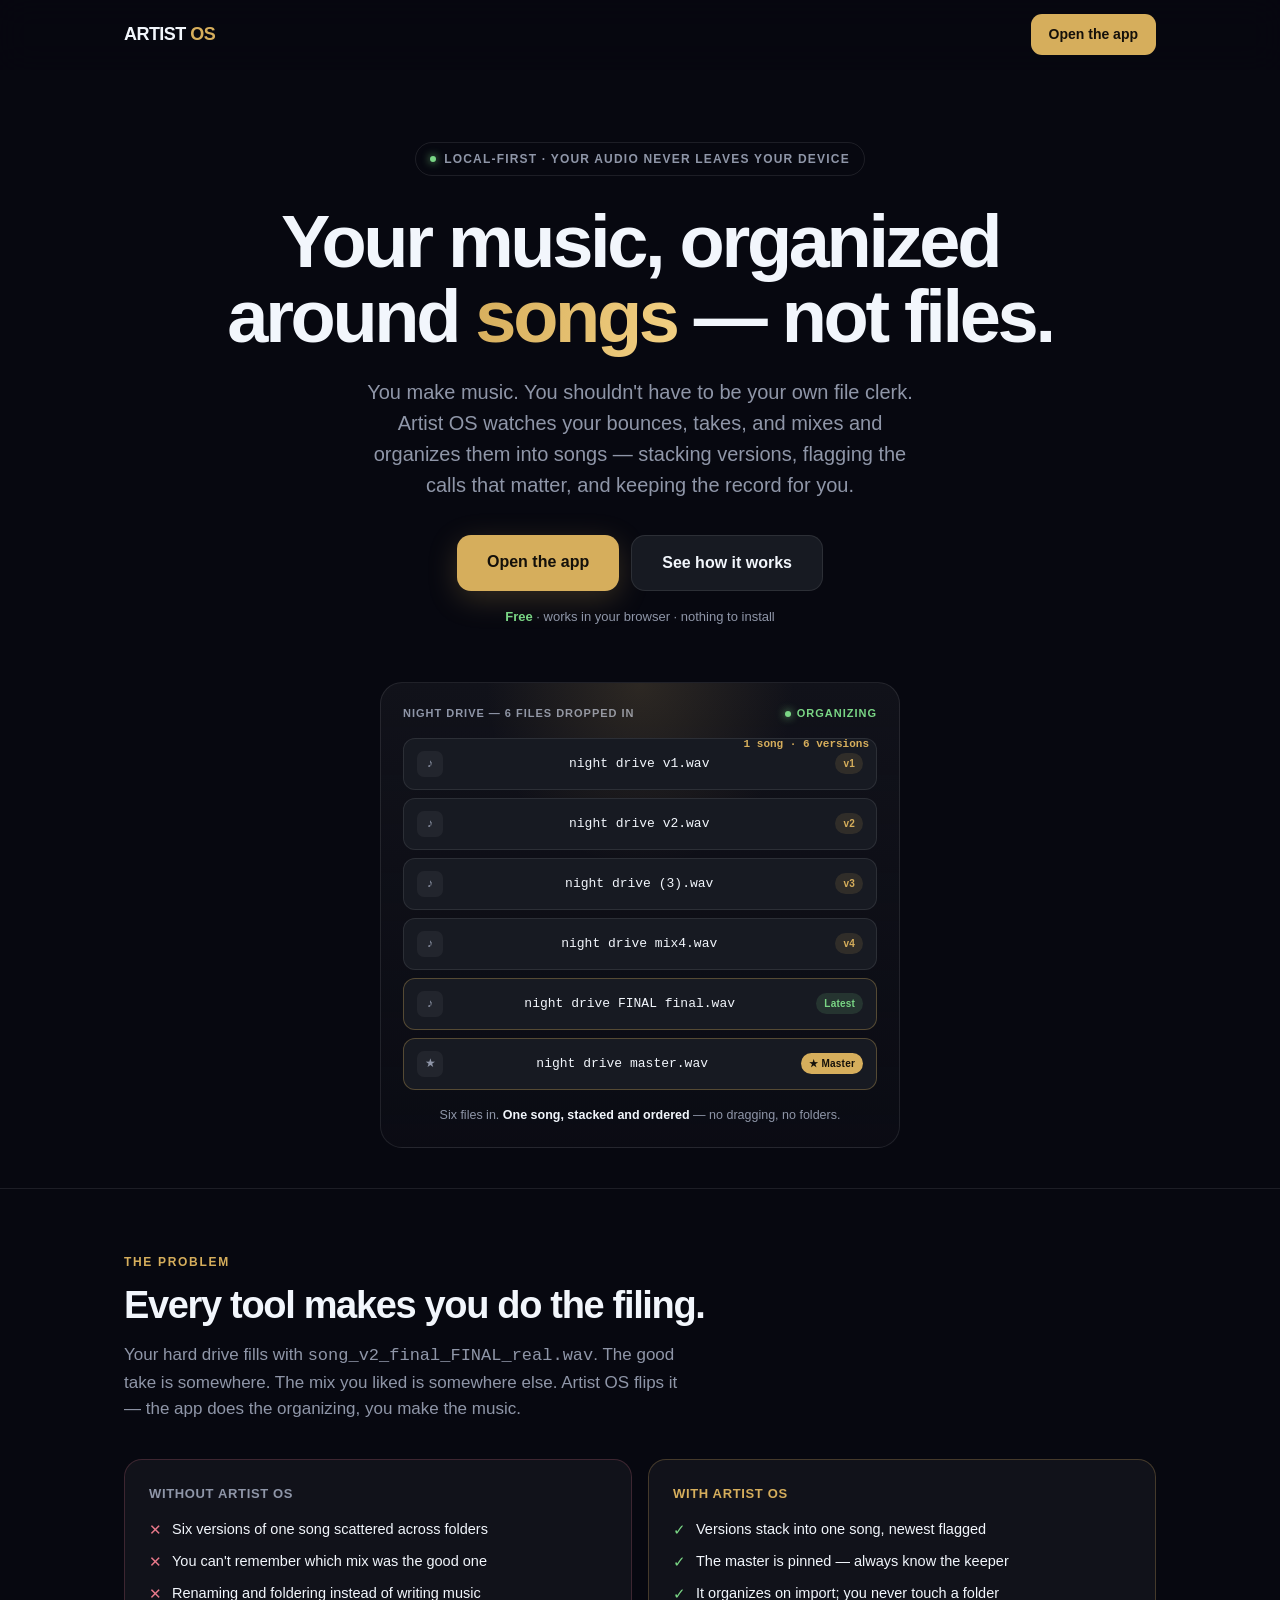
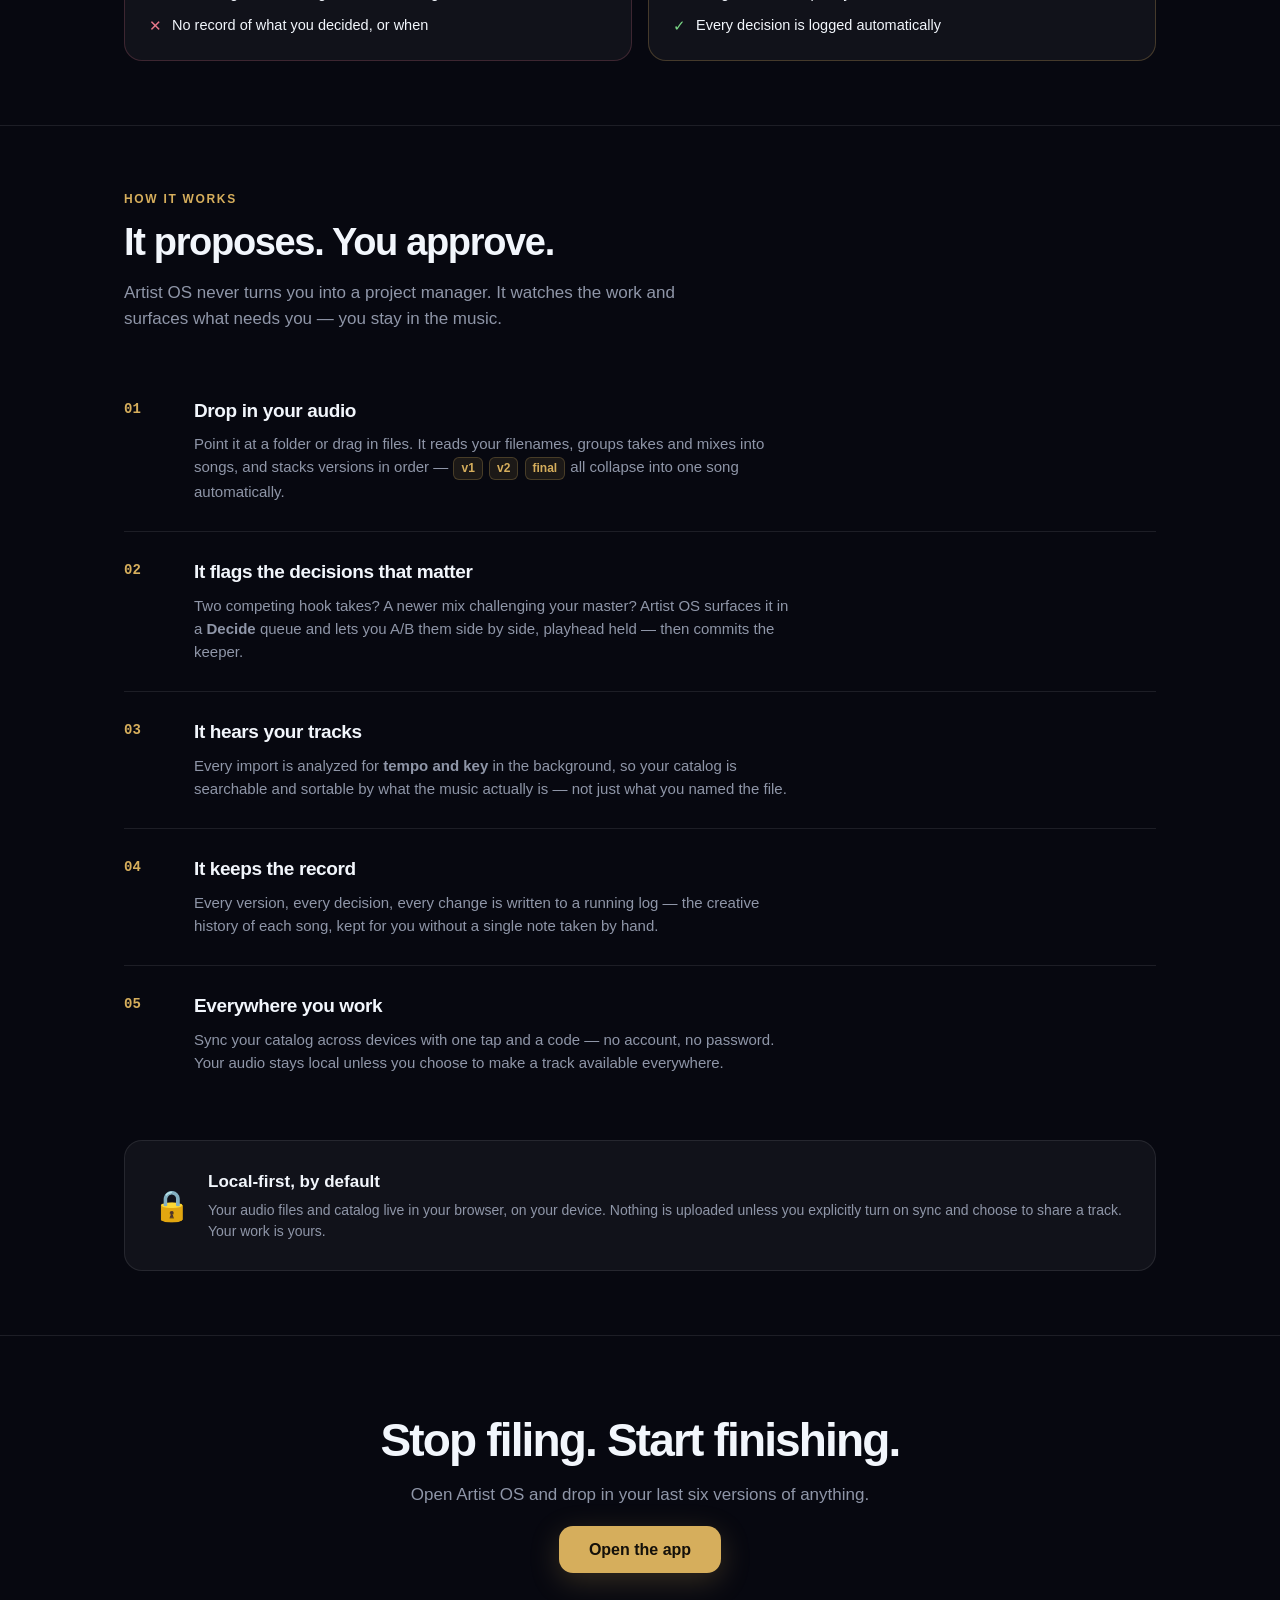
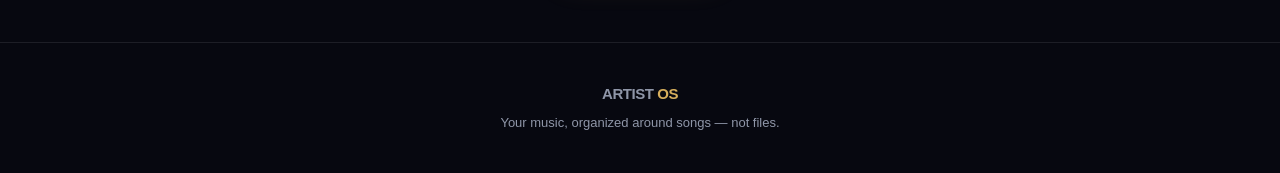
==== commit 14be1016: "Redesign: landing page + focus-ordered Home (the organizer, done right) THE ORGANIZER FIX — Home is " ====
--- a/docs/index.html
+++ b/docs/index.html
@@ -3,55 +3,291 @@
 <head>
 <meta charset="UTF-8">
 <meta name="viewport" content="width=device-width, initial-scale=1, viewport-fit=cover">
-<meta http-equiv="Content-Security-Policy" content="default-src 'none'; script-src 'self'; style-src 'self' 'unsafe-inline'; media-src blob:; img-src 'self' data:; connect-src 'self'; base-uri 'none'; form-action 'none'">
 <meta name="theme-color" content="#070810">
-<meta name="apple-mobile-web-app-capable" content="yes">
-<meta name="apple-mobile-web-app-status-bar-style" content="black-translucent">
-<meta name="description" content="Artist OS — your catalog organized around songs, not files. Local-first: your audio never leaves this device.">
-<title>Artist OS</title>
-<link rel="stylesheet" href="styles.css">
+<meta name="description" content="Artist OS organizes your music around songs, not files. Import your bounces, takes, and mixes — it stacks versions, flags the decisions that matter, and keeps the record for you. Local-first.">
+<meta property="og:title" content="Artist OS — your music, organized around songs">
+<meta property="og:description" content="Stop being your own file clerk. Artist OS watches your work and organizes it around songs, not folders.">
+<title>Artist OS — your music, organized around songs</title>
+<style>
+:root{
+  --ink:#070810; --panel:#11121A; --raised:#171A22; --line:rgba(255,255,255,.09);
+  --text:#F2F6FC; --muted:#8F96A8; --gold:#D6AE5C; --gold-bright:#F2D083;
+  --green:#7AD685; --blue:#80A6FF;
+  --sat:env(safe-area-inset-top,0px);
+}
+*{box-sizing:border-box;margin:0;padding:0;-webkit-tap-highlight-color:transparent}
+html{scroll-behavior:smooth}
+body{
+  background:var(--ink); color:var(--text);
+  font:16px/1.5 -apple-system,BlinkMacSystemFont,"SF Pro Text",Segoe UI,Roboto,sans-serif;
+  -webkit-font-smoothing:antialiased; overflow-x:hidden;
+}
+.mono{font-family:ui-monospace,"SF Mono",Menlo,monospace;font-variant-numeric:tabular-nums}
+a{color:inherit;text-decoration:none}
+.wrap{max-width:1080px;margin:0 auto;padding:0 24px}
+
+/* nav */
+nav{
+  position:sticky;top:0;z-index:50;padding:calc(14px + var(--sat)) 0 14px;
+  background:rgba(7,8,16,.72);backdrop-filter:blur(16px);-webkit-backdrop-filter:blur(16px);
+  border-bottom:1px solid transparent;transition:border-color .3s;
+}
+nav.scrolled{border-bottom-color:var(--line)}
+nav .wrap{display:flex;align-items:center;gap:14px}
+.brand{font-weight:900;letter-spacing:-.03em;font-size:18px}
+.brand .os{color:var(--gold)}
+nav .spacer{flex:1}
+.nav-open{
+  font-weight:800;font-size:14px;padding:10px 18px;border-radius:11px;
+  background:var(--gold);color:#14100a;transition:transform .1s,box-shadow .3s;
+  box-shadow:0 0 0 rgba(214,174,92,0);
+}
+.nav-open:active{transform:scale(.96)}
+@media(hover:hover){.nav-open:hover{box-shadow:0 6px 24px rgba(214,174,92,.28)}}
+
+/* hero */
+.hero{padding:72px 0 40px;text-align:center;position:relative}
+.eyebrow{
+  display:inline-flex;align-items:center;gap:8px;font-size:12px;font-weight:800;
+  letter-spacing:.1em;text-transform:uppercase;color:var(--muted);
+  border:1px solid var(--line);border-radius:999px;padding:7px 14px;margin-bottom:28px;
+}
+.eyebrow .dot{width:6px;height:6px;border-radius:50%;background:var(--green);box-shadow:0 0 8px var(--green)}
+h1{
+  font-size:clamp(38px,7.5vw,74px);font-weight:900;letter-spacing:-.045em;line-height:1.02;
+  margin-bottom:22px;
+}
+h1 .em{
+  background:linear-gradient(100deg,var(--gold),var(--gold-bright));
+  -webkit-background-clip:text;background-clip:text;-webkit-text-fill-color:transparent;
+}
+.lede{font-size:clamp(16px,2.4vw,20px);color:var(--muted);max-width:560px;margin:0 auto 34px;line-height:1.55}
+.cta-row{display:flex;gap:12px;justify-content:center;flex-wrap:wrap;margin-bottom:16px}
+.cta{
+  font-weight:800;font-size:16px;padding:15px 30px;border-radius:14px;
+  transition:transform .1s,box-shadow .3s;
+}
+.cta.primary{background:var(--gold);color:#14100a;box-shadow:0 8px 30px rgba(214,174,92,.22)}
+.cta.primary:active{transform:scale(.97)}
+@media(hover:hover){.cta.primary:hover{box-shadow:0 12px 40px rgba(214,174,92,.36);transform:translateY(-1px)}}
+.cta.ghost{border:1px solid var(--line);background:var(--raised)}
+.cta.ghost:active{transform:scale(.97)}
+.hero-note{font-size:13px;color:var(--muted)}
+.hero-note b{color:var(--green);font-weight:700}
+
+/* signature: chaos -> stack */
+.stage{
+  margin:56px auto 0;max-width:520px;
+  background:linear-gradient(180deg,var(--panel),rgba(17,18,26,.4));
+  border:1px solid var(--line);border-radius:22px;padding:22px;position:relative;overflow:hidden;
+}
+.stage-glow{position:absolute;top:-40%;left:50%;transform:translateX(-50%);width:60%;height:80%;
+  background:radial-gradient(ellipse,rgba(214,174,92,.14),transparent 70%);pointer-events:none}
+.stage-label{
+  display:flex;justify-content:space-between;align-items:center;margin-bottom:16px;
+  font-size:11px;font-weight:800;letter-spacing:.09em;text-transform:uppercase;color:var(--muted)
+}
+.stage-label .live{display:flex;align-items:center;gap:6px;color:var(--green)}
+.stage-label .live i{width:6px;height:6px;border-radius:50%;background:var(--green);box-shadow:0 0 8px var(--green);animation:blink 1.8s infinite}
+@keyframes blink{0%,100%{opacity:1}50%{opacity:.35}}
+.files{display:flex;flex-direction:column;gap:8px;position:relative}
+.file{
+  display:flex;align-items:center;gap:11px;padding:12px 13px;border-radius:12px;
+  background:var(--raised);border:1px solid var(--line);font-size:13px;
+  opacity:0;transform:translateY(8px);animation:fileIn .5s forwards;
+}
+.file .ic{width:26px;height:26px;border-radius:7px;background:rgba(255,255,255,.05);display:flex;align-items:center;justify-content:center;font-size:12px;color:var(--muted)}
+.file .fn{flex:1;min-width:0;white-space:nowrap;overflow:hidden;text-overflow:ellipsis}
+.file .tag{font-size:10px;font-weight:800;padding:3px 8px;border-radius:999px;letter-spacing:.02em}
+.file.resolved{border-color:color-mix(in srgb,var(--gold) 32%,transparent)}
+.file .tag.v{color:var(--gold);background:color-mix(in srgb,var(--gold) 13%,transparent)}
+.file .tag.master{color:#14100a;background:var(--gold)}
+.file .tag.latest{color:var(--green);background:color-mix(in srgb,var(--green) 14%,transparent)}
+@keyframes fileIn{to{opacity:1;transform:none}}
+.stack-badge{
+  position:absolute;right:8px;top:-2px;font-size:11px;font-weight:800;color:var(--gold);
+  opacity:0;animation:fadeIn .5s 2.6s forwards
+}
+@keyframes fadeIn{to{opacity:1}}
+.stage-caption{margin-top:16px;font-size:12.5px;color:var(--muted);text-align:center;opacity:0;animation:fadeIn .5s 2.9s forwards}
+.stage-caption b{color:var(--text);font-weight:700}
+
+/* section shared */
+section.block{padding:64px 0;border-top:1px solid var(--line)}
+.sec-eyebrow{font-size:12px;font-weight:900;letter-spacing:.14em;text-transform:uppercase;color:var(--gold);margin-bottom:14px}
+.sec-title{font-size:clamp(26px,4.2vw,38px);font-weight:900;letter-spacing:-.035em;line-height:1.1;margin-bottom:16px;max-width:640px}
+.sec-lede{font-size:17px;color:var(--muted);max-width:560px;line-height:1.55}
+
+/* problem -> answer */
+.contrast{display:grid;grid-template-columns:1fr 1fr;gap:16px;margin-top:36px}
+@media(max-width:720px){.contrast{grid-template-columns:1fr}}
+.contrast .col{background:var(--panel);border:1px solid var(--line);border-radius:18px;padding:24px}
+.contrast .col.before{border-color:rgba(232,120,138,.2)}
+.contrast .col.after{border-color:color-mix(in srgb,var(--gold) 26%,transparent)}
+.col h3{font-size:13px;font-weight:800;letter-spacing:.05em;text-transform:uppercase;margin-bottom:16px;color:var(--muted)}
+.col.after h3{color:var(--gold)}
+.col ul{list-style:none;display:flex;flex-direction:column;gap:11px}
+.col li{display:flex;gap:10px;font-size:14.5px;line-height:1.4;color:var(--text)}
+.col li .m{flex-shrink:0;font-size:15px}
+.col.before li .m{color:#E8788A}
+.col.after li .m{color:var(--green)}
+
+/* feature rows */
+.features{display:flex;flex-direction:column;gap:2px;margin-top:38px}
+.feat{
+  display:grid;grid-template-columns:52px 1fr;gap:18px;padding:26px 0;border-top:1px solid var(--line);align-items:start;
+}
+.feat:first-child{border-top:0}
+.feat .num{font-size:14px;font-weight:900;color:var(--gold);font-family:ui-monospace,monospace;padding-top:2px}
+.feat h4{font-size:19px;font-weight:800;letter-spacing:-.02em;margin-bottom:7px}
+.feat p{font-size:15px;color:var(--muted);line-height:1.55;max-width:600px}
+.feat .kbd{display:inline-block;font-size:12px;font-weight:700;color:var(--gold);background:color-mix(in srgb,var(--gold) 10%,transparent);border:1px solid color-mix(in srgb,var(--gold) 24%,transparent);border-radius:6px;padding:1px 7px;margin:0 1px}
+
+/* privacy strip */
+.privacy{
+  margin-top:40px;background:var(--panel);border:1px solid var(--line);border-radius:18px;
+  padding:28px;display:flex;gap:18px;align-items:center;flex-wrap:wrap;
+}
+.privacy .lock{font-size:30px}
+.privacy .txt{flex:1;min-width:240px}
+.privacy h4{font-size:17px;font-weight:800;margin-bottom:5px}
+.privacy p{font-size:14px;color:var(--muted);line-height:1.5}
+
+/* final cta */
+.final{padding:80px 0;text-align:center;border-top:1px solid var(--line)}
+.final h2{font-size:clamp(28px,5vw,46px);font-weight:900;letter-spacing:-.04em;margin-bottom:18px;line-height:1.05}
+.final p{color:var(--muted);font-size:17px;margin-bottom:30px}
+
+footer{padding:40px 0;border-top:1px solid var(--line);text-align:center;color:var(--muted);font-size:13px}
+footer .brand{font-size:15px;margin-bottom:8px}
+
+@media(prefers-reduced-motion:reduce){*{animation:none!important}.file{opacity:1;transform:none}.stack-badge,.stage-caption{opacity:1}}
+</style>
 </head>
 <body>
-<div id="app">
-  <header class="top">
-    <button id="back" aria-label="Back to songs">‹ Songs</button>
+<nav id="nav">
+  <div class="wrap">
     <div class="brand">ARTIST<span class="os"> OS</span></div>
-    <div class="env-pill" id="env-pill">Local-first</div>
-    <button class="kebab" id="open-import" aria-label="Import audio" title="Import audio">＋</button>
-  </header>
-
-  <main id="main">
-    <aside id="desk-list"></aside>
-    <section id="view" aria-live="polite"></section>
-  </main>
-
-  <div id="np" role="region" aria-label="Now playing">
-    <button class="play" id="np-play" aria-label="Play or pause">▶</button>
-    <div class="info">
-      <div class="ttl" id="np-title"></div>
-      <div class="ssub" id="np-sub"></div>
-    </div>
-    <time class="mono" id="np-cur">0:00</time>
-    <div class="track" id="np-track"><div class="bar"><i id="np-fill"></i></div></div>
-    <time class="mono" id="np-dur">0:00</time>
-    <button id="np-stop" aria-label="Stop">✕</button>
-  </div>
-
-  <nav id="tabs" aria-label="Primary">
-    <button data-tab="songs" class="on"><span class="ic">♪</span>Songs</button>
-    <button data-tab="timeline"><span class="ic">⏱</span>Timeline</button>
-    <button data-tab="assets"><span class="ic">▦</span>Assets</button>
-    <button data-tab="settings"><span class="ic">⚙</span>Settings</button>
-  </nav>
-
-  <div id="scrim"></div>
-  <div id="sheet" role="dialog" aria-modal="true"></div>
-  <div id="toast" role="status"></div>
-
-  <input type="file" id="pick-folder" webkitdirectory multiple hidden>
-  <input type="file" id="pick-files" accept="audio/*,.m4a,.wav,.aif,.aiff,.mp3,.flac,.caf,.ogg,.aac" multiple hidden>
-</div>
-<script src="core.js"></script>
-<script src="app.js"></script>
+    <div class="spacer"></div>
+    <a class="nav-open" href="./app.html">Open the app</a>
+  </div>
+</nav>
+
+<header class="hero">
+  <div class="wrap">
+    <div class="eyebrow"><span class="dot"></span>Local-first · your audio never leaves your device</div>
+    <h1>Your music, organized<br>around <span class="em">songs</span> — not files.</h1>
+    <p class="lede">You make music. You shouldn't have to be your own file clerk. Artist OS watches your bounces, takes, and mixes and organizes them into songs — stacking versions, flagging the calls that matter, and keeping the record for you.</p>
+    <div class="cta-row">
+      <a class="cta primary" href="./app.html">Open the app</a>
+      <a class="cta ghost" href="#how">See how it works</a>
+    </div>
+    <div class="hero-note"><b>Free</b> · works in your browser · nothing to install</div>
+
+    <div class="stage" aria-hidden="true">
+      <div class="stage-glow"></div>
+      <div class="stage-label"><span>night drive — 6 files dropped in</span><span class="live"><i></i>organizing</span></div>
+      <div class="files">
+        <div class="file" style="animation-delay:.1s"><div class="ic mono">♪</div><div class="fn mono">night drive v1.wav</div><span class="tag v">v1</span></div>
+        <div class="file" style="animation-delay:.3s"><div class="ic mono">♪</div><div class="fn mono">night drive v2.wav</div><span class="tag v">v2</span></div>
+        <div class="file" style="animation-delay:.5s"><div class="ic mono">♪</div><div class="fn mono">night drive (3).wav</div><span class="tag v">v3</span></div>
+        <div class="file" style="animation-delay:.7s"><div class="ic mono">♪</div><div class="fn mono">night drive mix4.wav</div><span class="tag v">v4</span></div>
+        <div class="file resolved" style="animation-delay:.9s"><div class="ic mono">♪</div><div class="fn mono">night drive FINAL final.wav</div><span class="tag latest">Latest</span></div>
+        <div class="file resolved" style="animation-delay:1.1s"><div class="ic mono">★</div><div class="fn mono">night drive master.wav</div><span class="tag master">★ Master</span></div>
+        <span class="stack-badge mono">1 song · 6 versions</span>
+      </div>
+      <div class="stage-caption">Six files in. <b>One song, stacked and ordered</b> — no dragging, no folders.</div>
+    </div>
+  </div>
+</header>
+
+<section class="block" id="why">
+  <div class="wrap">
+    <div class="sec-eyebrow">The problem</div>
+    <h2 class="sec-title">Every tool makes you do the filing.</h2>
+    <p class="sec-lede">Your hard drive fills with <span class="mono">song_v2_final_FINAL_real.wav</span>. The good take is somewhere. The mix you liked is somewhere else. Artist OS flips it — the app does the organizing, you make the music.</p>
+    <div class="contrast">
+      <div class="col before">
+        <h3>Without Artist OS</h3>
+        <ul>
+          <li><span class="m">✕</span>Six versions of one song scattered across folders</li>
+          <li><span class="m">✕</span>You can't remember which mix was the good one</li>
+          <li><span class="m">✕</span>Renaming and foldering instead of writing music</li>
+          <li><span class="m">✕</span>No record of what you decided, or when</li>
+        </ul>
+      </div>
+      <div class="col after">
+        <h3>With Artist OS</h3>
+        <ul>
+          <li><span class="m">✓</span>Versions stack into one song, newest flagged</li>
+          <li><span class="m">✓</span>The master is pinned — always know the keeper</li>
+          <li><span class="m">✓</span>It organizes on import; you never touch a folder</li>
+          <li><span class="m">✓</span>Every decision is logged automatically</li>
+        </ul>
+      </div>
+    </div>
+  </div>
+</section>
+
+<section class="block" id="how">
+  <div class="wrap">
+    <div class="sec-eyebrow">How it works</div>
+    <h2 class="sec-title">It proposes. You approve.</h2>
+    <p class="sec-lede">Artist OS never turns you into a project manager. It watches the work and surfaces what needs you — you stay in the music.</p>
+    <div class="features">
+      <div class="feat">
+        <div class="num">01</div>
+        <div><h4>Drop in your audio</h4><p>Point it at a folder or drag in files. It reads your filenames, groups takes and mixes into songs, and stacks versions in order — <span class="kbd">v1</span> <span class="kbd">v2</span> <span class="kbd">final</span> all collapse into one song automatically.</p></div>
+      </div>
+      <div class="feat">
+        <div class="num">02</div>
+        <div><h4>It flags the decisions that matter</h4><p>Two competing hook takes? A newer mix challenging your master? Artist OS surfaces it in a <b>Decide</b> queue and lets you A/B them side by side, playhead held — then commits the keeper.</p></div>
+      </div>
+      <div class="feat">
+        <div class="num">03</div>
+        <div><h4>It hears your tracks</h4><p>Every import is analyzed for <b>tempo and key</b> in the background, so your catalog is searchable and sortable by what the music actually is — not just what you named the file.</p></div>
+      </div>
+      <div class="feat">
+        <div class="num">04</div>
+        <div><h4>It keeps the record</h4><p>Every version, every decision, every change is written to a running log — the creative history of each song, kept for you without a single note taken by hand.</p></div>
+      </div>
+      <div class="feat">
+        <div class="num">05</div>
+        <div><h4>Everywhere you work</h4><p>Sync your catalog across devices with one tap and a code — no account, no password. Your audio stays local unless you choose to make a track available everywhere.</p></div>
+      </div>
+    </div>
+
+    <div class="privacy">
+      <div class="lock">🔒</div>
+      <div class="txt">
+        <h4>Local-first, by default</h4>
+        <p>Your audio files and catalog live in your browser, on your device. Nothing is uploaded unless you explicitly turn on sync and choose to share a track. Your work is yours.</p>
+      </div>
+    </div>
+  </div>
+</section>
+
+<section class="final">
+  <div class="wrap">
+    <h2>Stop filing. Start finishing.</h2>
+    <p>Open Artist OS and drop in your last six versions of anything.</p>
+    <a class="cta primary" href="./app.html">Open the app</a>
+  </div>
+</section>
+
+<footer>
+  <div class="wrap">
+    <div class="brand">ARTIST<span class="os"> OS</span></div>
+    <div>Your music, organized around songs — not files.</div>
+  </div>
+</footer>
+
+<script>
+(function(){
+  var nav=document.getElementById('nav');
+  var onScroll=function(){nav.classList.toggle('scrolled',window.scrollY>8)};
+  window.addEventListener('scroll',onScroll,{passive:true});onScroll();
+})();
+</script>
 </body>
 </html>
